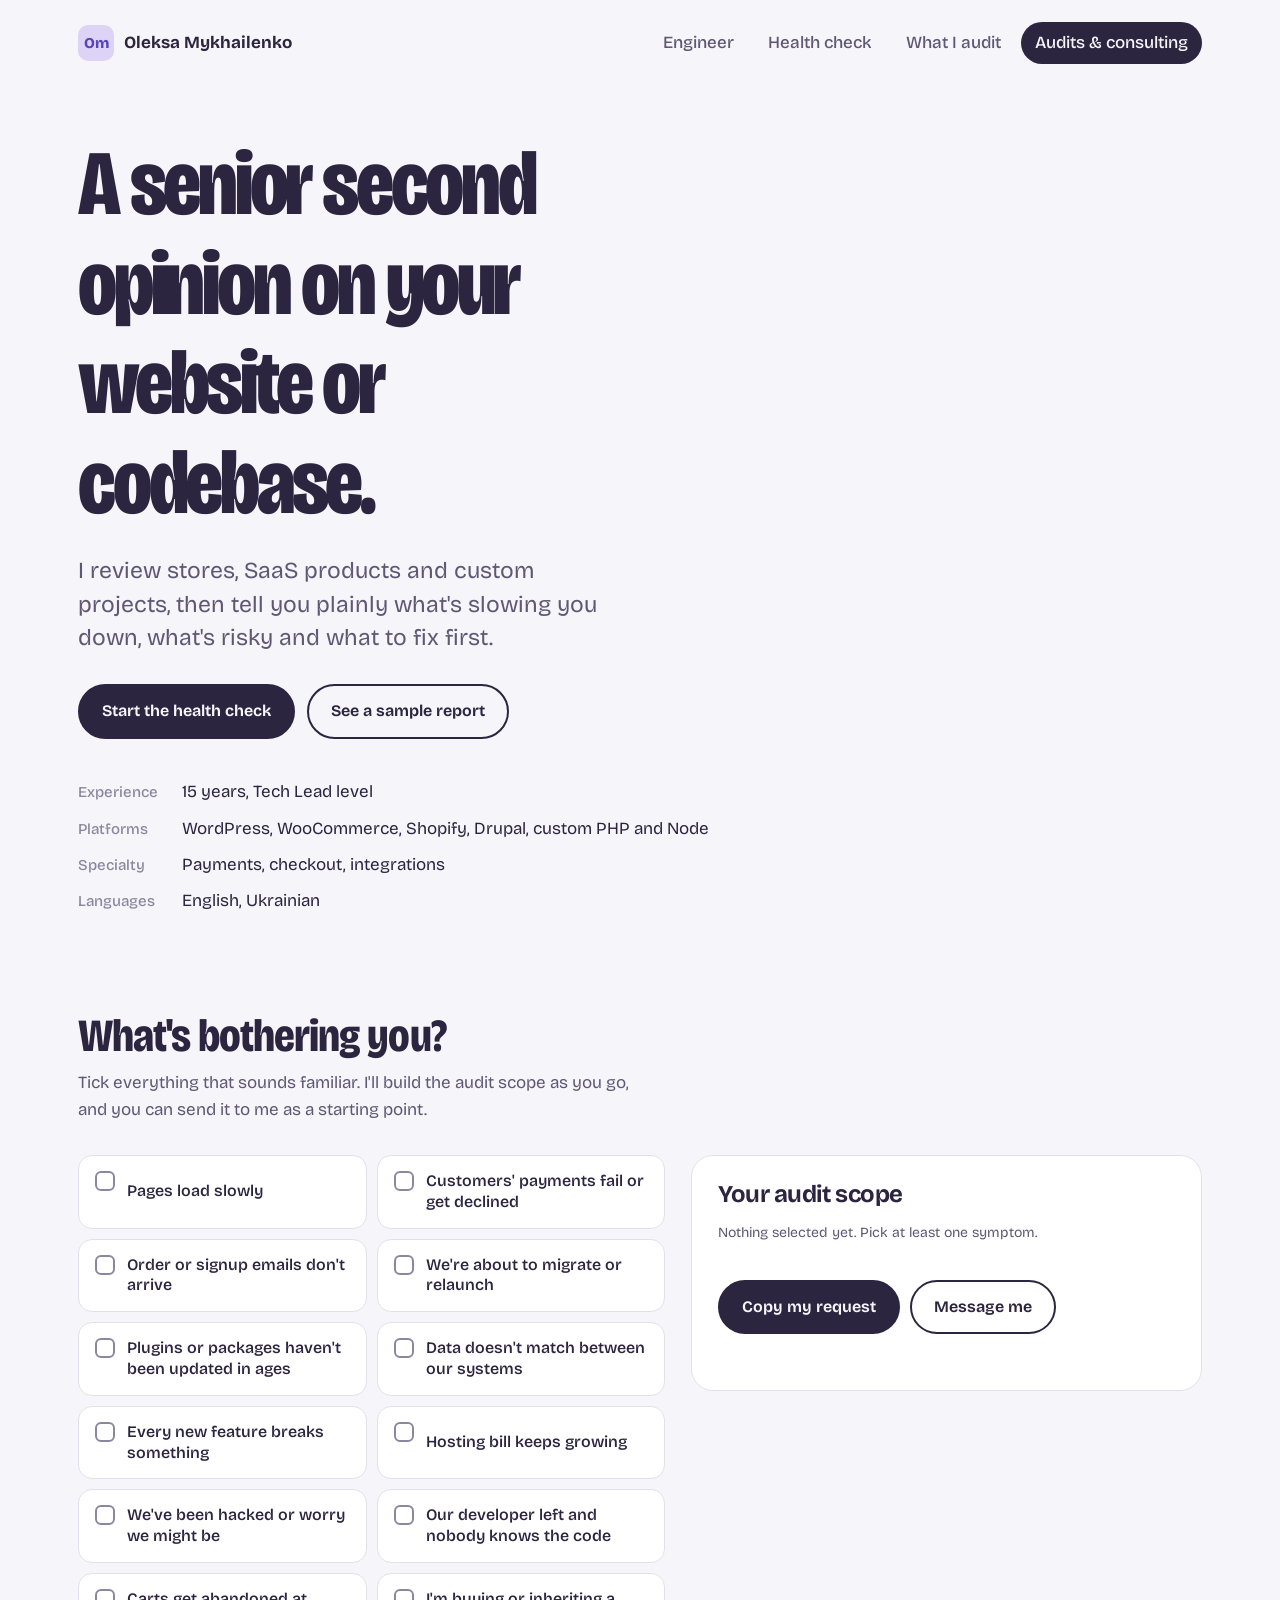
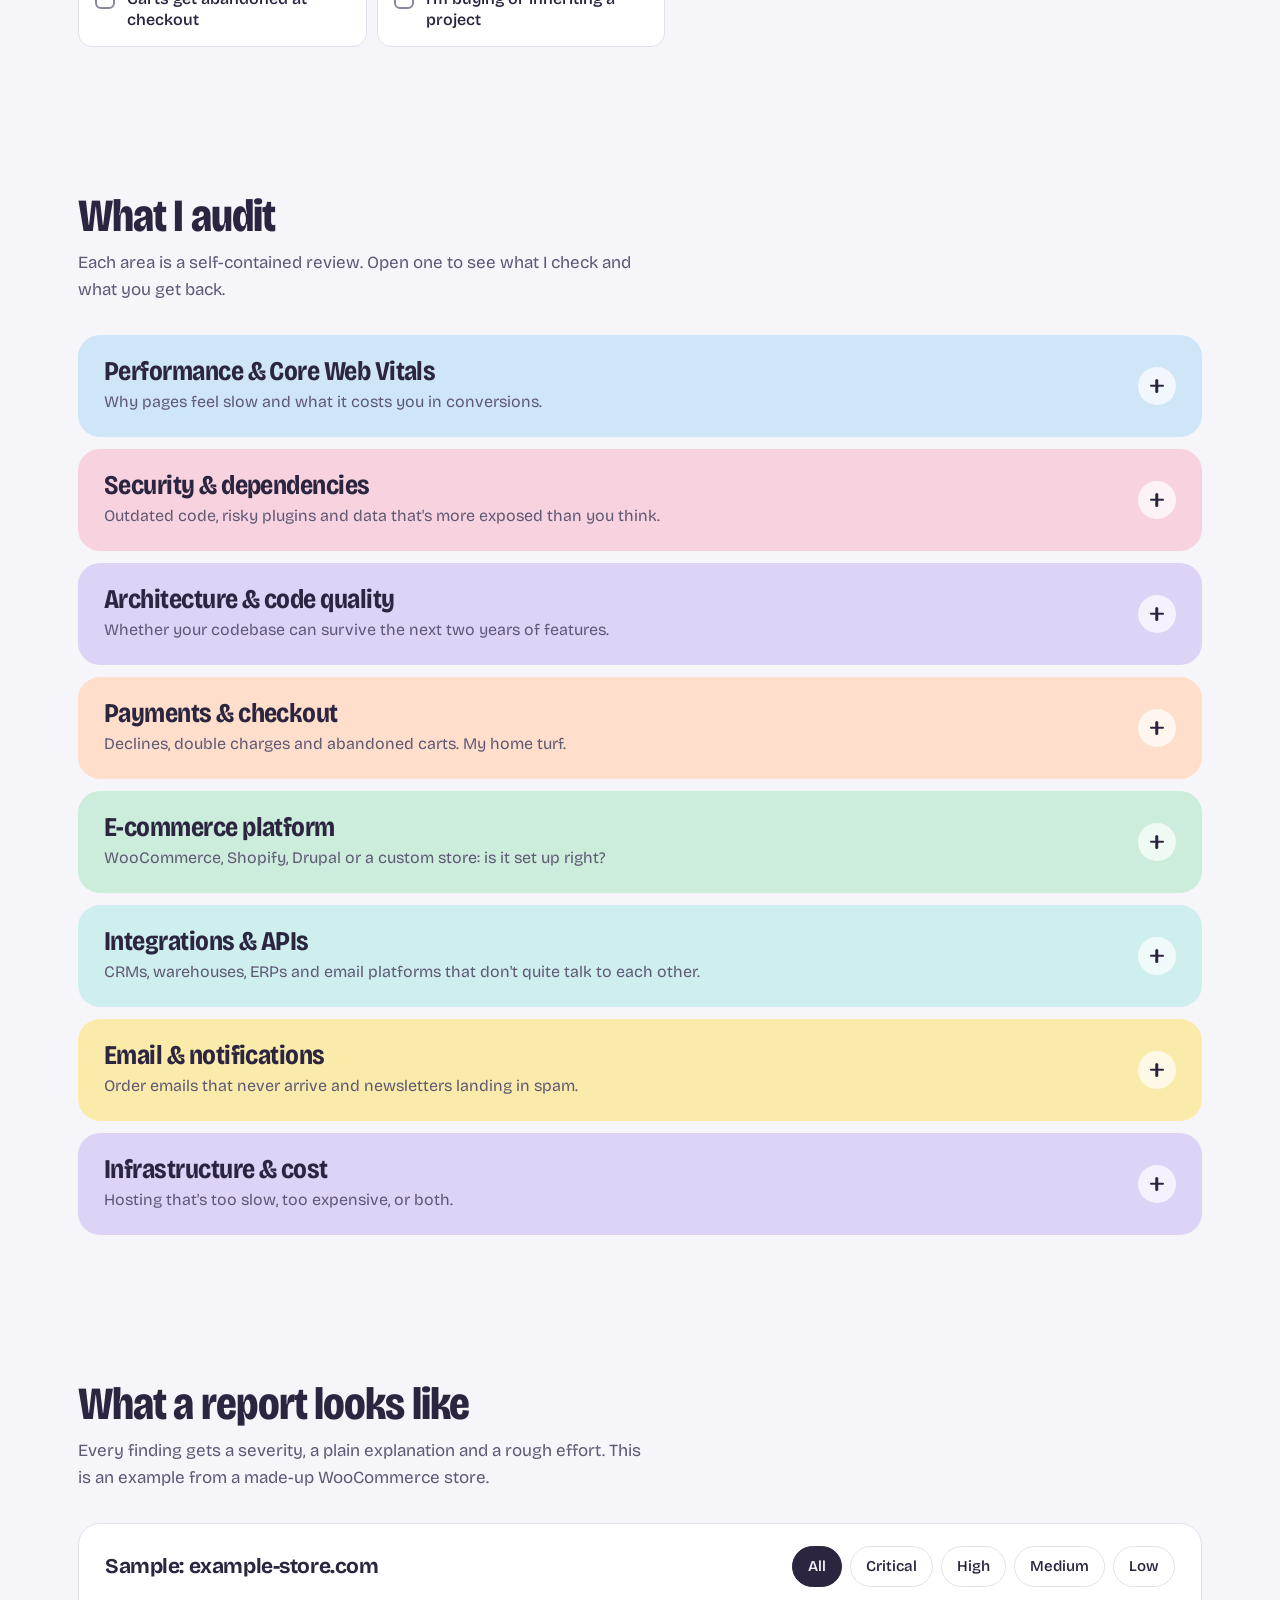
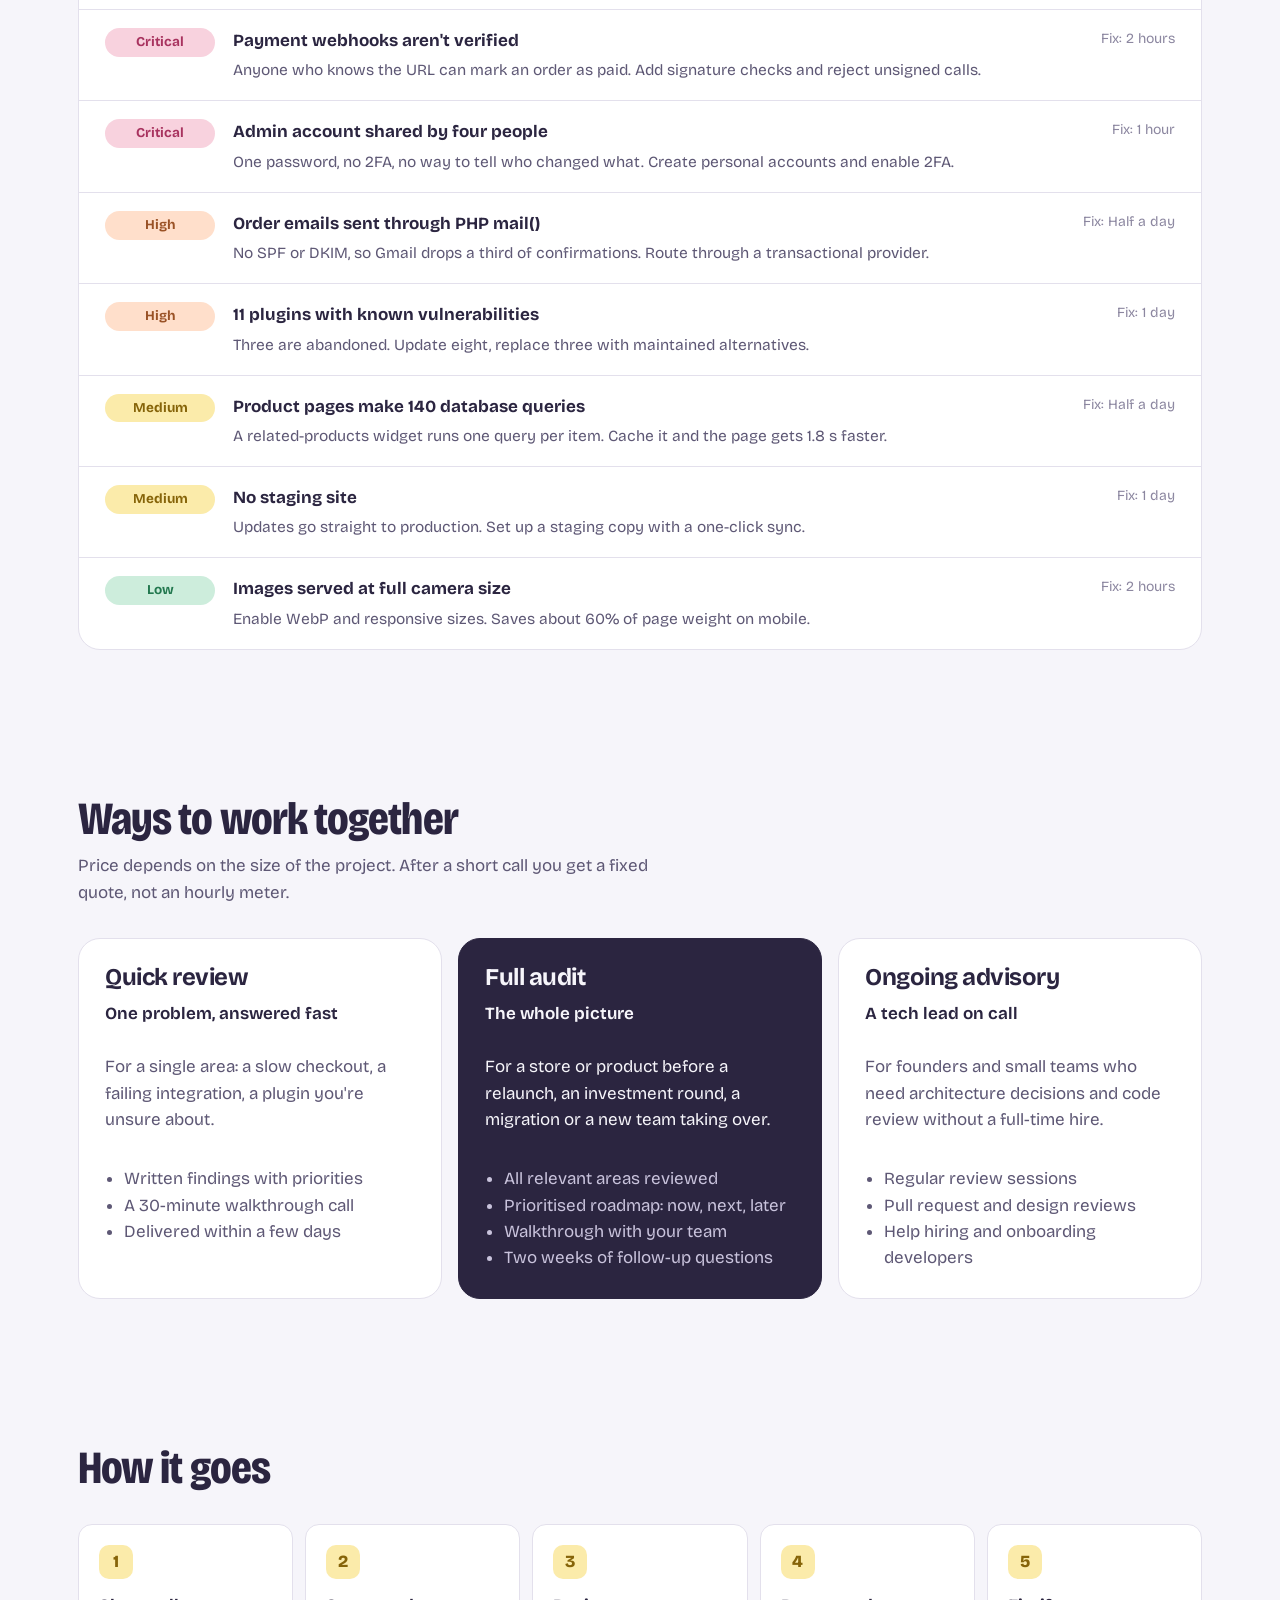
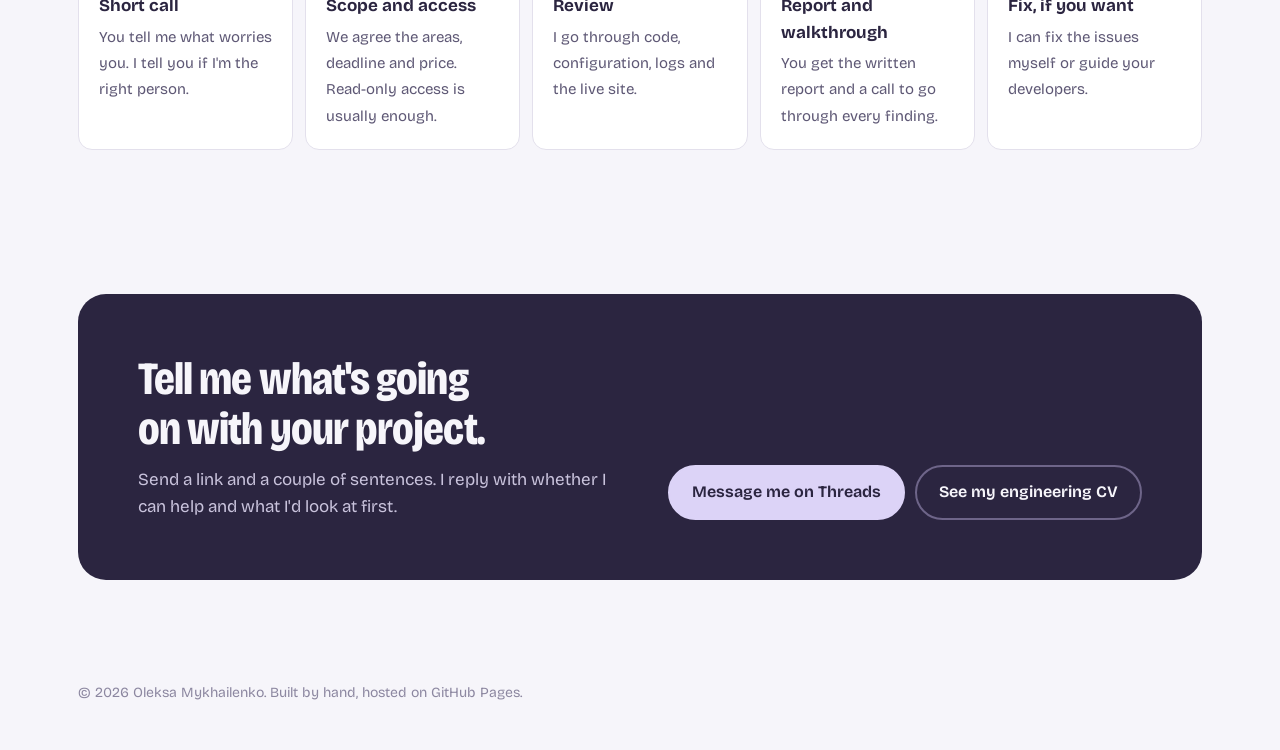
==== audit.html @ 213c2968 "Add interactive CV and audit & consulting pages Co-Authored-By: Claude Opus 5.5 <noreply@anthropic.c" ====
<!DOCTYPE html>
<html lang="en">
<head>
<meta charset="utf-8">
<meta name="viewport" content="width=device-width, initial-scale=1">
<title>Website &amp; codebase audits — Oleksa Mykhailenko</title>
<meta name="description" content="Independent technical audits and consulting for websites, online stores and SaaS codebases: performance, security, architecture, payments and integrations.">
<link rel="preconnect" href="https://fonts.googleapis.com">
<link rel="preconnect" href="https://fonts.gstatic.com" crossorigin>
<link href="https://fonts.googleapis.com/css2?family=Bricolage+Grotesque:opsz,wdth,wght@12..96,75..100,300..800&display=swap" rel="stylesheet">
<link rel="stylesheet" href="assets/style.css">
</head>
<body>

<div class="wrap">
  <header class="top">
    <a class="mark" href="./"><span class="mark-tile">Om</span>Oleksa Mykhailenko</a>
    <nav class="nav" aria-label="Main">
      <a href="./">Engineer</a>
      <a href="#check">Health check</a>
      <a href="#areas">What I audit</a>
      <a href="audit.html" aria-current="page">Audits &amp; consulting</a>
    </nav>
  </header>

  <section class="hero audit-hero">
    <div class="hero-row">
      <div>
        <h1>A senior second opinion on your website or codebase.</h1>
        <p class="lede">I review stores, SaaS products and custom projects, then tell you plainly what's slowing you down, what's risky and what to fix first.</p>
        <div class="hero-actions">
          <a class="btn" href="#check">Start the health check</a>
          <a class="btn ghost" href="#sample">See a sample report</a>
        </div>
      </div>
      <ul class="facts">
        <li><b>Experience</b>15 years, Tech Lead level</li>
        <li><b>Platforms</b>WordPress, WooCommerce, Shopify, Drupal, custom PHP and Node</li>
        <li><b>Specialty</b>Payments, checkout, integrations</li>
        <li><b>Languages</b>English, Ukrainian</li>
      </ul>
    </div>
  </section>

  <section id="check">
    <div class="section-head">
      <div>
        <h2>What's bothering you?</h2>
        <p>Tick everything that sounds familiar. I'll build the audit scope as you go, and you can send it to me as a starting point.</p>
      </div>
    </div>
    <div class="symptoms">
      <div class="symptom-grid" id="symptoms" role="group" aria-label="Symptoms"></div>
      <aside class="scope" aria-live="polite">
        <h3 id="scopeTitle">Your audit scope</h3>
        <p class="muted small" id="scopeHint">Nothing selected yet. Pick at least one symptom.</p>
        <ul id="scopeList"></ul>
        <div class="actions">
          <button class="btn" id="copyScope" disabled>Copy my request</button>
          <a class="btn ghost" href="https://www.threads.net/@oleksa_mykhailenko" target="_blank" rel="noopener">Message me</a>
        </div>
        <div class="toast" id="toast" role="status"></div>
      </aside>
    </div>
  </section>

  <section id="areas">
    <div class="section-head">
      <div>
        <h2>What I audit</h2>
        <p>Each area is a self-contained review. Open one to see what I check and what you get back.</p>
      </div>
    </div>
    <div class="areas" id="areaList"></div>
  </section>

  <section id="sample">
    <div class="section-head">
      <div>
        <h2>What a report looks like</h2>
        <p>Every finding gets a severity, a plain explanation and a rough effort. This is an example from a made-up WooCommerce store.</p>
      </div>
    </div>
    <div class="report">
      <div class="report-head">
        <h3>Sample: example-store.com</h3>
        <div class="chips" id="sevFilter" role="group" aria-label="Filter by severity">
          <button class="chip" data-sev="all" aria-pressed="true">All</button>
          <button class="chip" data-sev="critical" aria-pressed="false">Critical</button>
          <button class="chip" data-sev="high" aria-pressed="false">High</button>
          <button class="chip" data-sev="medium" aria-pressed="false">Medium</button>
          <button class="chip" data-sev="low" aria-pressed="false">Low</button>
        </div>
      </div>
      <div id="findings"></div>
    </div>
  </section>

  <section>
    <div class="section-head">
      <div>
        <h2>Ways to work together</h2>
        <p>Price depends on the size of the project. After a short call you get a fixed quote, not an hourly meter.</p>
      </div>
    </div>
    <div class="formats">
      <div class="format">
        <h3>Quick review</h3>
        <div class="when">One problem, answered fast</div>
        <p class="muted">For a single area: a slow checkout, a failing integration, a plugin you're unsure about.</p>
        <ul><li>Written findings with priorities</li><li>A 30-minute walkthrough call</li><li>Delivered within a few days</li></ul>
      </div>
      <div class="format featured">
        <h3>Full audit</h3>
        <div class="when">The whole picture</div>
        <p>For a store or product before a relaunch, an investment round, a migration or a new team taking over.</p>
        <ul><li>All relevant areas reviewed</li><li>Prioritised roadmap: now, next, later</li><li>Walkthrough with your team</li><li>Two weeks of follow-up questions</li></ul>
      </div>
      <div class="format">
        <h3>Ongoing advisory</h3>
        <div class="when">A tech lead on call</div>
        <p class="muted">For founders and small teams who need architecture decisions and code review without a full-time hire.</p>
        <ul><li>Regular review sessions</li><li>Pull request and design reviews</li><li>Help hiring and onboarding developers</li></ul>
      </div>
    </div>
  </section>

  <section>
    <div class="section-head"><div><h2>How it goes</h2></div></div>
    <ol class="steps">
      <li><b>Short call</b><span>You tell me what worries you. I tell you if I'm the right person.</span></li>
      <li><b>Scope and access</b><span>We agree the areas, deadline and price. Read-only access is usually enough.</span></li>
      <li><b>Review</b><span>I go through code, configuration, logs and the live site.</span></li>
      <li><b>Report and walkthrough</b><span>You get the written report and a call to go through every finding.</span></li>
      <li><b>Fix, if you want</b><span>I can fix the issues myself or guide your developers.</span></li>
    </ol>
  </section>

  <section>
    <div class="contact">
      <div>
        <h2>Tell me what's going on with your project.</h2>
        <p>Send a link and a couple of sentences. I reply with whether I can help and what I'd look at first.</p>
      </div>
      <div class="links">
        <a class="btn" href="https://www.threads.net/@oleksa_mykhailenko" target="_blank" rel="noopener">Message me on Threads</a>
        <a class="btn ghost" href="./">See my engineering CV</a>
      </div>
    </div>
  </section>

  <footer class="foot">© <span id="year"></span> Oleksa Mykhailenko. Built by hand, hosted on GitHub Pages.</footer>
</div>

<script>
/* ============================================================
   EDIT AUDIT AREAS AND SYMPTOMS HERE
   ============================================================ */
const AREAS = [
  { id: "perf", color: "front", title: "Performance & Core Web Vitals",
    sub: "Why pages feel slow and what it costs you in conversions.",
    check: ["Core Web Vitals on real devices", "Slow database queries and missing indexes", "Caching: page, object, CDN", "Heavy plugins, scripts and images", "Server and PHP/Node configuration"],
    get: ["The 5–10 changes with the biggest speed impact", "Before/after metrics for anything I fix", "A budget to keep it fast"] },
  { id: "sec", color: "pay", title: "Security & dependencies",
    sub: "Outdated code, risky plugins and data that's more exposed than you think.",
    check: ["Outdated core, plugins and packages with known CVEs", "Admin access, roles and leftover accounts", "Secrets in code and config", "Input handling, file uploads, API auth", "Backups and how fast you can restore"],
    get: ["Risk list ranked by real-world likelihood", "Update plan that won't break the site", "Hardening checklist"] },
  { id: "arch", color: "lang", title: "Architecture & code quality",
    sub: "Whether your codebase can survive the next two years of features.",
    check: ["Structure, boundaries and coupling", "Test coverage where it matters", "Error handling, logging, observability", "Monolith vs services: what's actually needed", "Developer onboarding and deploy flow"],
    get: ["Plain-language map of the system", "Refactoring plan in safe, small steps", "Notes you can hand to new developers"] },
  { id: "pay", color: "cms", title: "Payments & checkout",
    sub: "Declines, double charges and abandoned carts. My home turf.",
    check: ["Gateway integration: Stripe, PayPal, NMI, Worldpay", "Decline and failure patterns in your data", "Webhooks, retries and idempotency", "Checkout UX and friction", "Refunds, reconciliation and reporting"],
    get: ["Where you're losing payments and why", "Fixes ranked by revenue impact", "Monitoring so you hear about failures first"] },
  { id: "store", color: "data", title: "E-commerce platform",
    sub: "WooCommerce, Shopify, Drupal or a custom store: is it set up right?",
    check: ["Platform choice vs your actual needs", "Plugin and app sprawl", "Product data, stock and shipping setup", "SEO basics, redirects, structured data", "Migration readiness"],
    get: ["Keep, replace or remove list for plugins and apps", "Migration plan if moving platforms", "Quick wins for the next sale season"] },
  { id: "int", color: "ai", title: "Integrations & APIs",
    sub: "CRMs, warehouses, ERPs and email platforms that don't quite talk to each other.",
    check: ["Sync logic and where data drifts", "Error handling and retries", "Rate limits and API quotas", "Queues and background jobs", "Vendor lock-in and alternatives"],
    get: ["Diagram of how data moves", "List of silent failure points", "Plan for a reliable sync"] },
  { id: "email", color: "infra", title: "Email & notifications",
    sub: "Order emails that never arrive and newsletters landing in spam.",
    check: ["Transactional email delivery path", "SPF, DKIM, DMARC", "Provider setup: Mailjet, SendGrid, SMTP", "Template and trigger logic", "Bounce and complaint handling"],
    get: ["Why emails fail, with proof", "DNS and provider fixes", "A test plan for every customer email"] },
  { id: "cost", color: "lang", title: "Infrastructure & cost",
    sub: "Hosting that's too slow, too expensive, or both.",
    check: ["Hosting and AWS setup", "Docker and deploy pipeline", "Monitoring and alerting", "Scaling for peaks", "Monthly bill line by line"],
    get: ["Right-sized hosting plan", "Savings estimate", "Deploy process you can trust"] }
];

const SYMPTOMS = [
  { label: "Pages load slowly", areas: ["perf", "cost"] },
  { label: "Customers' payments fail or get declined", areas: ["pay"] },
  { label: "Order or signup emails don't arrive", areas: ["email", "int"] },
  { label: "We're about to migrate or relaunch", areas: ["store", "arch", "perf"] },
  { label: "Plugins or packages haven't been updated in ages", areas: ["sec", "store"] },
  { label: "Data doesn't match between our systems", areas: ["int"] },
  { label: "Every new feature breaks something", areas: ["arch"] },
  { label: "Hosting bill keeps growing", areas: ["cost"] },
  { label: "We've been hacked or worry we might be", areas: ["sec"] },
  { label: "Our developer left and nobody knows the code", areas: ["arch", "sec"] },
  { label: "Carts get abandoned at checkout", areas: ["pay", "perf"] },
  { label: "I'm buying or inheriting a project", areas: ["arch", "sec", "cost"] }
];

const FINDINGS = [
  { sev: "critical", title: "Payment webhooks aren't verified", text: "Anyone who knows the URL can mark an order as paid. Add signature checks and reject unsigned calls.", effort: "2 hours" },
  { sev: "critical", title: "Admin account shared by four people", text: "One password, no 2FA, no way to tell who changed what. Create personal accounts and enable 2FA.", effort: "1 hour" },
  { sev: "high", title: "Order emails sent through PHP mail()", text: "No SPF or DKIM, so Gmail drops a third of confirmations. Route through a transactional provider.", effort: "Half a day" },
  { sev: "high", title: "11 plugins with known vulnerabilities", text: "Three are abandoned. Update eight, replace three with maintained alternatives.", effort: "1 day" },
  { sev: "medium", title: "Product pages make 140 database queries", text: "A related-products widget runs one query per item. Cache it and the page gets 1.8 s faster.", effort: "Half a day" },
  { sev: "medium", title: "No staging site", text: "Updates go straight to production. Set up a staging copy with a one-click sync.", effort: "1 day" },
  { sev: "low", title: "Images served at full camera size", text: "Enable WebP and responsive sizes. Saves about 60% of page weight on mobile.", effort: "2 hours" }
];

/* ============================================================ */
const $ = s => document.querySelector(s);
const areaById = Object.fromEntries(AREAS.map(a => [a.id, a]));
const picked = new Set();

// symptoms
$("#symptoms").innerHTML = SYMPTOMS.map((s, i) =>
  `<button class="symptom" data-i="${i}" aria-pressed="false">${s.label}</button>`).join("");

function renderScope() {
  const counts = {};
  picked.forEach(i => SYMPTOMS[i].areas.forEach(a => counts[a] = (counts[a] || 0) + 1));
  const ids = Object.keys(counts).sort((a, b) => counts[b] - counts[a]);
  $("#scopeHint").textContent = ids.length
    ? `${ids.length} area${ids.length > 1 ? "s" : ""} to review, most urgent first.`
    : "Nothing selected yet. Pick at least one symptom.";
  $("#scopeList").innerHTML = ids.map(id => {
    const a = areaById[id];
    return `<li style="background:var(--${a.color})"><span class="count" title="Matching symptoms">${counts[id]}</span>
      <div><b>${a.title}</b><span>${a.sub}</span></div></li>`;
  }).join("");
  $("#copyScope").disabled = !ids.length;
  document.querySelectorAll(".acc").forEach(el => el.classList.toggle("hl", !!counts[el.dataset.id]));
  return ids;
}

$("#symptoms").addEventListener("click", e => {
  const b = e.target.closest(".symptom"); if (!b) return;
  const i = +b.dataset.i;
  picked.has(i) ? picked.delete(i) : picked.add(i);
  b.setAttribute("aria-pressed", picked.has(i));
  renderScope(); $("#toast").textContent = "";
});

$("#copyScope").addEventListener("click", async () => {
  const ids = renderScope();
  const text = "Hi Oleksa, I'd like an audit.\n\nWhat's going on:\n" +
    [...picked].map(i => "- " + SYMPTOMS[i].label).join("\n") +
    "\n\nAreas to review:\n" + ids.map(id => "- " + areaById[id].title).join("\n") +
    "\n\nWebsite: ";
  try { await navigator.clipboard.writeText(text); $("#toast").textContent = "Copied. Paste it into a message to me and add your website."; }
  catch { $("#toast").textContent = "Couldn't copy automatically. Select the list above and copy it by hand."; }
});

// areas accordion
$("#areaList").innerHTML = AREAS.map(a => `
  <div class="acc" data-id="${a.id}" data-open="false" style="background:var(--${a.color})">
    <button aria-expanded="false" aria-controls="acc-${a.id}">
      <div><h3>${a.title}</h3><p>${a.sub}</p></div><span class="plus" aria-hidden="true"></span>
    </button>
    <div class="acc-body" id="acc-${a.id}" role="region"><div class="acc-inner"><div class="acc-cols">
      <div><h4>What I check</h4><ul>${a.check.map(x => `<li>${x}</li>`).join("")}</ul></div>
      <div><h4>What you get</h4><ul>${a.get.map(x => `<li>${x}</li>`).join("")}</ul></div>
    </div></div></div>
  </div>`).join("");

$("#areaList").addEventListener("click", e => {
  const btn = e.target.closest(".acc > button"); if (!btn) return;
  const acc = btn.parentElement, open = acc.dataset.open !== "true";
  acc.dataset.open = open; btn.setAttribute("aria-expanded", open);
});

// sample report
$("#findings").innerHTML = FINDINGS.map(f => `
  <div class="finding" data-sev="${f.sev}">
    <span class="sev ${f.sev}">${f.sev[0].toUpperCase() + f.sev.slice(1)}</span>
    <div><b>${f.title}</b><p>${f.text}</p></div>
    <span class="effort">Fix: ${f.effort}</span>
  </div>`).join("");

$("#sevFilter").addEventListener("click", e => {
  const c = e.target.closest(".chip"); if (!c) return;
  document.querySelectorAll("#sevFilter .chip").forEach(x => x.setAttribute("aria-pressed", x === c));
  document.querySelectorAll(".finding").forEach(f => f.hidden = c.dataset.sev !== "all" && f.dataset.sev !== c.dataset.sev);
});

$("#year").textContent = new Date().getFullYear();
</script>
</body>
</html>
---- assets/style.css ----
/* ---------- Tokens ---------- */
:root {
  --paper: #F6F5FA;
  --surface: #FFFFFF;
  --ink: #2B2540;
  --ink-soft: #5E5875;
  --ink-faint: #8C87A0;
  --line: #E3E0EC;

  /* layer pastels + their deep text tones */
  --lang: #DCD3F7;   --lang-ink: #5A45B8;
  --front: #CFE5F8;  --front-ink: #2A68A8;
  --data: #CDEDDC;   --data-ink: #23784F;
  --infra: #FBEBAA;  --infra-ink: #866409;
  --pay: #F8D2DE;    --pay-ink: #A8335F;
  --cms: #FFDFCB;    --cms-ink: #9A5226;
  --ai: #CFEFEF;     --ai-ink: #1E7177;

  --font: "Bricolage Grotesque", ui-sans-serif, system-ui, sans-serif;
  --r-lg: 22px;
  --r-md: 14px;
  --r-sm: 8px;
  --max: 1180px;
}

*, *::before, *::after { box-sizing: border-box; }
html { scroll-behavior: smooth; }
body {
  margin: 0;
  background: var(--paper);
  color: var(--ink);
  font-family: var(--font);
  font-size: 17px;
  line-height: 1.55;
  font-variation-settings: "wdth" 100;
  -webkit-font-smoothing: antialiased;
}
a { color: inherit; }
img { max-width: 100%; display: block; }
:focus-visible { outline: 3px solid var(--lang-ink); outline-offset: 3px; border-radius: 6px; }

.wrap { max-width: var(--max); margin: 0 auto; padding: 0 28px; }

/* ---------- Top bar ---------- */
.top {
  display: flex; align-items: center; justify-content: space-between;
  padding: 22px 0; gap: 20px;
}
.mark { display: flex; align-items: center; gap: 10px; text-decoration: none; font-weight: 700; }
.mark-tile {
  width: 36px; height: 36px; border-radius: 10px;
  display: grid; place-items: center;
  background: var(--lang); color: var(--lang-ink);
  font-weight: 800; font-size: 15px;
}
.nav { display: flex; gap: 6px; flex-wrap: wrap; }
.nav a {
  text-decoration: none; padding: 8px 14px; border-radius: 999px;
  color: var(--ink-soft); font-weight: 500;
}
.nav a:hover { background: var(--surface); color: var(--ink); }
.nav a[aria-current="page"] { background: var(--ink); color: var(--paper); }

/* ---------- Type ---------- */
h1, h2, h3 { margin: 0; line-height: 1.08; letter-spacing: -0.02em; }
h1 {
  font-size: clamp(44px, 7.2vw, 96px);
  font-weight: 800;
  font-variation-settings: "wdth" 78, "opsz" 96;
  letter-spacing: -0.035em;
}
h2 {
  font-size: clamp(30px, 4vw, 46px);
  font-weight: 750;
  font-variation-settings: "wdth" 82, "opsz" 60;
}
h3 { font-size: 21px; font-weight: 700; }
.lede { font-size: clamp(19px, 1.8vw, 23px); color: var(--ink-soft); max-width: 36ch; margin: 22px 0 0; line-height: 1.45; }
.muted { color: var(--ink-soft); }
.small { font-size: 14px; }

section { padding: 72px 0; }
.section-head { display: flex; justify-content: space-between; align-items: end; gap: 24px; flex-wrap: wrap; margin-bottom: 32px; }
.section-head p { margin: 10px 0 0; max-width: 52ch; color: var(--ink-soft); }

/* ---------- Buttons & chips ---------- */
.btn {
  display: inline-flex; align-items: center; gap: 8px;
  font: inherit; font-weight: 650; font-size: 16px;
  padding: 13px 22px; border-radius: 999px; border: 2px solid var(--ink);
  background: var(--ink); color: var(--paper); text-decoration: none; cursor: pointer;
}
.btn:hover { background: #3D3558; border-color: #3D3558; }
.btn.ghost { background: transparent; color: var(--ink); }
.btn.ghost:hover { background: var(--surface); }

.chips { display: flex; flex-wrap: wrap; gap: 8px; }
.chip {
  font: inherit; font-size: 15px; font-weight: 550;
  padding: 8px 15px; border-radius: 999px;
  border: 1.5px solid var(--line); background: var(--surface); color: var(--ink);
  cursor: pointer;
}
.chip:hover { border-color: var(--ink-faint); }
.chip[aria-pressed="true"] { background: var(--ink); border-color: var(--ink); color: var(--paper); }

/* ---------- Hero ---------- */
.hero { padding: 48px 0 24px; }
.hero-row { display: flex; gap: 40px; justify-content: space-between; align-items: end; flex-wrap: wrap; }
.hero-actions { display: flex; gap: 12px; flex-wrap: wrap; margin-top: 30px; }
.facts { list-style: none; margin: 0; padding: 0; display: grid; gap: 10px; min-width: 240px; }
.facts li { display: flex; gap: 12px; align-items: baseline; }
.facts b { font-size: 15px; min-width: 92px; color: var(--ink-faint); font-weight: 500; }

/* ---------- Stack table ---------- */
.lens {
  display: flex; gap: 18px; justify-content: space-between; align-items: center;
  flex-wrap: wrap; margin-bottom: 26px;
}
.search {
  font: inherit; font-size: 16px; padding: 10px 16px; border-radius: 999px;
  border: 1.5px solid var(--line); background: var(--surface); color: var(--ink); min-width: 240px;
}
.search::placeholder { color: var(--ink-faint); }

.stack-layout { display: grid; grid-template-columns: 1fr 340px; gap: 28px; align-items: start; }

.table { display: grid; grid-template-columns: repeat(7, minmax(0, 1fr)); gap: 10px; }
.col { display: flex; flex-direction: column; gap: 10px; }
.col-head {
  font-size: 14px; font-weight: 650; line-height: 1.25; min-height: 38px;
  display: flex; align-items: end; gap: 7px; padding: 0 2px 4px;
  color: var(--ink-soft);
}
.col-head i { width: 10px; height: 10px; border-radius: 3px; flex: none; margin-bottom: 4px; }

.tile {
  position: relative; aspect-ratio: 1 / 1; width: 100%;
  border: 0; border-radius: var(--r-md); cursor: pointer;
  font: inherit; color: var(--ink); text-align: left;
  padding: 10px 11px; display: flex; flex-direction: column; justify-content: space-between;
  transition: transform .18s ease, opacity .25s ease, filter .25s ease, box-shadow .18s ease;
}
.tile .sym { font-size: clamp(22px, 2.3vw, 31px); font-weight: 800; letter-spacing: -0.03em; line-height: 1; font-variation-settings: "wdth" 80; }
.tile .nm { font-size: 12.5px; font-weight: 550; line-height: 1.15; opacity: .82; }
.tile .dots { position: absolute; top: 10px; right: 10px; display: flex; gap: 3px; }
.tile .dots span { width: 5px; height: 5px; border-radius: 50%; background: currentColor; opacity: .2; }
.tile .dots span.on { opacity: .85; }
.tile:hover { transform: translateY(-3px); }
.tile[aria-pressed="true"] { box-shadow: 0 0 0 3px var(--ink); }
.tile.dim { opacity: .22; filter: saturate(.3); }
.tile.dim:hover { opacity: .5; }

.t-lang { background: var(--lang); } .t-lang .dots, .t-lang .sym { color: var(--lang-ink); }
.t-front { background: var(--front); } .t-front .dots, .t-front .sym { color: var(--front-ink); }
.t-data { background: var(--data); } .t-data .dots, .t-data .sym { color: var(--data-ink); }
.t-infra { background: var(--infra); } .t-infra .dots, .t-infra .sym { color: var(--infra-ink); }
.t-pay { background: var(--pay); } .t-pay .dots, .t-pay .sym { color: var(--pay-ink); }
.t-cms { background: var(--cms); } .t-cms .dots, .t-cms .sym { color: var(--cms-ink); }
.t-ai { background: var(--ai); } .t-ai .dots, .t-ai .sym { color: var(--ai-ink); }

.legend { display: flex; gap: 18px; flex-wrap: wrap; margin-top: 20px; font-size: 14px; color: var(--ink-soft); }
.legend span { display: inline-flex; align-items: center; gap: 7px; }
.legend .dots { display: inline-flex; gap: 3px; }
.legend .dots i { width: 6px; height: 6px; border-radius: 50%; background: var(--ink); opacity: .18; }
.legend .dots i.on { opacity: .8; }

/* load moment: tiles assemble */
@media (prefers-reduced-motion: no-preference) {
  .table.assemble .tile { animation: drop .5s cubic-bezier(.2,.8,.25,1.15) backwards; animation-delay: calc(var(--i) * 22ms); }
  @keyframes drop { from { opacity: 0; transform: translateY(-14px) scale(.9); } }
}
@media (prefers-reduced-motion: reduce) {
  html { scroll-behavior: auto; }
  .tile, .acc-body, .panel { transition: none !important; }
}

/* ---------- Detail panel ---------- */
.panel {
  position: sticky; top: 20px;
  background: var(--surface); border-radius: var(--r-lg); padding: 26px;
  border: 1.5px solid var(--line); min-height: 380px;
}
.panel-close { display: none; }
.panel .big {
  width: 76px; height: 76px; border-radius: 18px; display: grid; place-items: center;
  font-size: 34px; font-weight: 800; letter-spacing: -0.03em; margin-bottom: 16px;
  font-variation-settings: "wdth" 80;
}
.panel h3 { font-size: 26px; }
.panel .meta { display: flex; gap: 8px; flex-wrap: wrap; margin: 10px 0 16px; }
.tag { font-size: 13.5px; font-weight: 600; padding: 4px 11px; border-radius: 999px; background: var(--paper); color: var(--ink-soft); }
.panel p { margin: 0 0 14px; }
.panel .pairs-title { font-size: 14px; font-weight: 650; color: var(--ink-faint); margin: 20px 0 8px; }
.mini { display: flex; flex-wrap: wrap; gap: 6px; }
.mini button {
  font: inherit; font-size: 13.5px; font-weight: 600; border: 0; cursor: pointer;
  padding: 5px 11px; border-radius: var(--r-sm); color: var(--ink);
}
.mini button:hover { filter: brightness(.96); }
.panel .empty-hint { color: var(--ink-soft); }
.panel .empty-hint strong { color: var(--ink); }
.problem-list { margin: 0; padding-left: 20px; }
.problem-list li { margin-bottom: 6px; }

/* ---------- Projects ---------- */
.projects { display: grid; grid-template-columns: 1.4fr 1fr; grid-template-rows: auto auto; gap: 18px; }
.proj { border-radius: var(--r-lg); padding: 30px; text-decoration: none; display: flex; flex-direction: column; gap: 12px; }
.proj p { margin: 0; color: var(--ink-soft); max-width: 48ch; }
.proj.main { grid-row: span 2; background: var(--cms); justify-content: space-between; }
.proj.main h3 { font-size: clamp(28px, 3.2vw, 40px); font-variation-settings: "wdth" 80; }
.proj.sky { background: var(--front); }
.proj.sea { background: var(--ai); }
.proj .where { font-size: 14px; font-weight: 650; text-decoration: underline; text-underline-offset: 3px; }
.proj:hover .where { text-decoration-thickness: 2px; }

/* ---------- Footer / contact ---------- */
.contact {
  background: var(--ink); color: var(--paper); border-radius: 28px;
  padding: clamp(32px, 5vw, 60px); display: flex; justify-content: space-between; gap: 30px; flex-wrap: wrap; align-items: end;
}
.contact h2 { max-width: 16ch; }
.contact p { color: #C9C3DC; margin: 14px 0 0; max-width: 44ch; }
.contact .links { display: flex; gap: 10px; flex-wrap: wrap; }
.contact .btn { background: var(--lang); color: var(--ink); border-color: var(--lang); }
.contact .btn.ghost { background: transparent; color: var(--paper); border-color: #6E6589; }
.contact .btn.ghost:hover { border-color: var(--paper); }
footer.foot { padding: 30px 0 46px; color: var(--ink-faint); font-size: 14px; }

/* ---------- Audit page ---------- */
.audit-hero h1 { max-width: 13ch; }
.symptoms { display: grid; grid-template-columns: 1.15fr 1fr; gap: 26px; align-items: start; }
.symptom-grid { display: grid; grid-template-columns: repeat(2, minmax(0, 1fr)); gap: 10px; }
.symptom {
  font: inherit; text-align: left; cursor: pointer;
  border: 1.5px solid var(--line); background: var(--surface); color: var(--ink);
  border-radius: var(--r-md); padding: 15px 16px 15px 48px; position: relative; font-size: 16px; font-weight: 550; line-height: 1.3;
}
.symptom::before {
  content: ""; position: absolute; left: 16px; top: 15px; width: 20px; height: 20px; border-radius: 6px;
  border: 2px solid var(--ink-faint); background: var(--surface);
}
.symptom[aria-pressed="true"] { background: var(--lang); border-color: var(--lang); }
.symptom[aria-pressed="true"]::before {
  background: var(--ink) url("data:image/svg+xml,%3Csvg xmlns='http://www.w3.org/2000/svg' viewBox='0 0 20 20'%3E%3Cpath d='M5 10.5l3 3 7-7' fill='none' stroke='%23fff' stroke-width='2.4' stroke-linecap='round' stroke-linejoin='round'/%3E%3C/svg%3E") center/16px no-repeat;
  border-color: var(--ink);
}
.scope {
  position: sticky; top: 20px; background: var(--surface); border: 1.5px solid var(--line);
  border-radius: var(--r-lg); padding: 26px;
}
.scope h3 { font-size: 24px; margin-bottom: 6px; }
.scope ul { list-style: none; padding: 0; margin: 18px 0; display: grid; gap: 10px; }
.scope li { display: flex; gap: 12px; align-items: flex-start; padding: 12px 14px; border-radius: var(--r-md); }
.scope li b { display: block; }
.scope li span { font-size: 14.5px; color: var(--ink-soft); }
.scope .count { font-weight: 800; font-size: 15px; min-width: 28px; height: 28px; border-radius: 8px; display: grid; place-items: center; background: rgba(255,255,255,.65); }
.scope .actions { display: flex; gap: 10px; flex-wrap: wrap; }
.toast { font-size: 14px; color: var(--data-ink); font-weight: 600; min-height: 20px; margin-top: 10px; }

.areas { display: grid; gap: 12px; }
.acc { border-radius: var(--r-lg); overflow: hidden; }
.acc > button {
  width: 100%; font: inherit; color: var(--ink); border: 0; cursor: pointer; text-align: left;
  background: transparent; padding: 22px 26px; display: grid; grid-template-columns: 1fr auto; gap: 16px; align-items: center;
}
.acc > button h3 { font-size: clamp(21px, 2.2vw, 27px); font-variation-settings: "wdth" 85; }
.acc > button p { margin: 4px 0 0; color: var(--ink-soft); font-size: 16px; }
.acc .plus { width: 38px; height: 38px; border-radius: 50%; background: rgba(255,255,255,.7); position: relative; flex: none; }
.acc .plus::before, .acc .plus::after { content: ""; position: absolute; left: 50%; top: 50%; width: 14px; height: 2.5px; background: var(--ink); border-radius: 2px; transform: translate(-50%, -50%); transition: transform .25s ease; }
.acc .plus::after { transform: translate(-50%, -50%) rotate(90deg); }
.acc[data-open="true"] .plus::after { transform: translate(-50%, -50%) rotate(0deg); }
.acc-body { display: grid; grid-template-rows: 0fr; transition: grid-template-rows .3s ease; }
.acc[data-open="true"] .acc-body { grid-template-rows: 1fr; }
.acc-inner { overflow: hidden; }
.acc-cols { display: grid; grid-template-columns: 1fr 1fr; gap: 28px; padding: 0 26px 26px; }
.acc-cols h4 { margin: 0 0 8px; font-size: 15px; color: var(--ink-soft); font-weight: 650; }
.acc-cols ul { margin: 0; padding-left: 19px; }
.acc-cols li { margin-bottom: 5px; }
.acc.hl { box-shadow: 0 0 0 3px var(--ink); }

.formats { display: grid; grid-template-columns: repeat(3, minmax(0, 1fr)); gap: 16px; }
.format { background: var(--surface); border: 1.5px solid var(--line); border-radius: var(--r-lg); padding: 26px; display: flex; flex-direction: column; gap: 10px; }
.format h3 { font-size: 24px; }
.format .when { font-weight: 650; }
.format ul { margin: 6px 0 0; padding-left: 19px; color: var(--ink-soft); }
.format.featured { background: var(--ink); color: var(--paper); border-color: var(--ink); }
.format.featured ul { color: #C9C3DC; }

.steps { list-style: none; margin: 0; padding: 0; display: grid; grid-template-columns: repeat(5, minmax(0, 1fr)); gap: 12px; counter-reset: s; }
.steps li { counter-increment: s; padding: 20px; border-radius: var(--r-md); background: var(--surface); border: 1.5px solid var(--line); }
.steps li::before { content: counter(s); display: grid; place-items: center; width: 34px; height: 34px; border-radius: 10px; background: var(--infra); color: var(--infra-ink); font-weight: 800; margin-bottom: 14px; }
.steps b { display: block; margin-bottom: 4px; }
.steps span { font-size: 15px; color: var(--ink-soft); }

.report { background: var(--surface); border-radius: var(--r-lg); border: 1.5px solid var(--line); overflow: hidden; }
.report-head { padding: 22px 26px; display: flex; justify-content: space-between; align-items: center; gap: 16px; flex-wrap: wrap; border-bottom: 1.5px solid var(--line); }
.finding { display: grid; grid-template-columns: 110px 1fr auto; gap: 18px; padding: 18px 26px; border-bottom: 1.5px solid var(--line); align-items: start; }
.finding:last-child { border-bottom: 0; }
.finding p { margin: 4px 0 0; color: var(--ink-soft); font-size: 15.5px; }
.sev { font-size: 13.5px; font-weight: 700; padding: 4px 10px; border-radius: 999px; text-align: center; }
.sev.critical { background: var(--pay); color: var(--pay-ink); }
.sev.high { background: var(--cms); color: var(--cms-ink); }
.sev.medium { background: var(--infra); color: var(--infra-ink); }
.sev.low { background: var(--data); color: var(--data-ink); }
.effort { font-size: 14px; color: var(--ink-faint); white-space: nowrap; }
.finding[hidden] { display: none; }

/* ---------- Responsive ---------- */
@media (max-width: 1100px) {
  .stack-layout { grid-template-columns: 1fr; }
  .panel {
    position: fixed; left: 12px; right: 12px; bottom: 12px; top: auto; z-index: 20;
    max-height: 72vh; overflow: auto; min-height: 0;
    box-shadow: 0 20px 60px rgba(43, 37, 64, .25);
    transform: translateY(calc(100% + 24px)); transition: transform .3s ease;
  }
  .panel.open { transform: none; }
  .panel-close {
    display: grid; place-items: center; position: absolute; top: 14px; right: 14px;
    width: 38px; height: 38px; border-radius: 50%; border: 0; background: var(--paper); cursor: pointer; font-size: 20px; color: var(--ink);
  }
  .symptoms { grid-template-columns: 1fr; }
  .scope { position: static; }
  .steps { grid-template-columns: repeat(2, minmax(0, 1fr)); }
}
@media (max-width: 860px) {
  .table { grid-template-columns: 1fr; gap: 18px; }
  .col { display: grid; grid-template-columns: repeat(auto-fill, minmax(84px, 1fr)); gap: 8px; }
  .col-head { grid-column: 1 / -1; min-height: 0; }
  .projects { grid-template-columns: 1fr; }
  .proj.main { grid-row: auto; }
  .formats { grid-template-columns: 1fr; }
  .acc-cols { grid-template-columns: 1fr; gap: 16px; }
  .finding { grid-template-columns: 1fr; gap: 8px; }
}
@media (max-width: 560px) {
  .wrap { padding: 0 18px; }
  section { padding: 52px 0; }
  .symptom-grid { grid-template-columns: 1fr; }
  .steps { grid-template-columns: 1fr; }
  .nav a { padding: 7px 10px; font-size: 15px; }
}
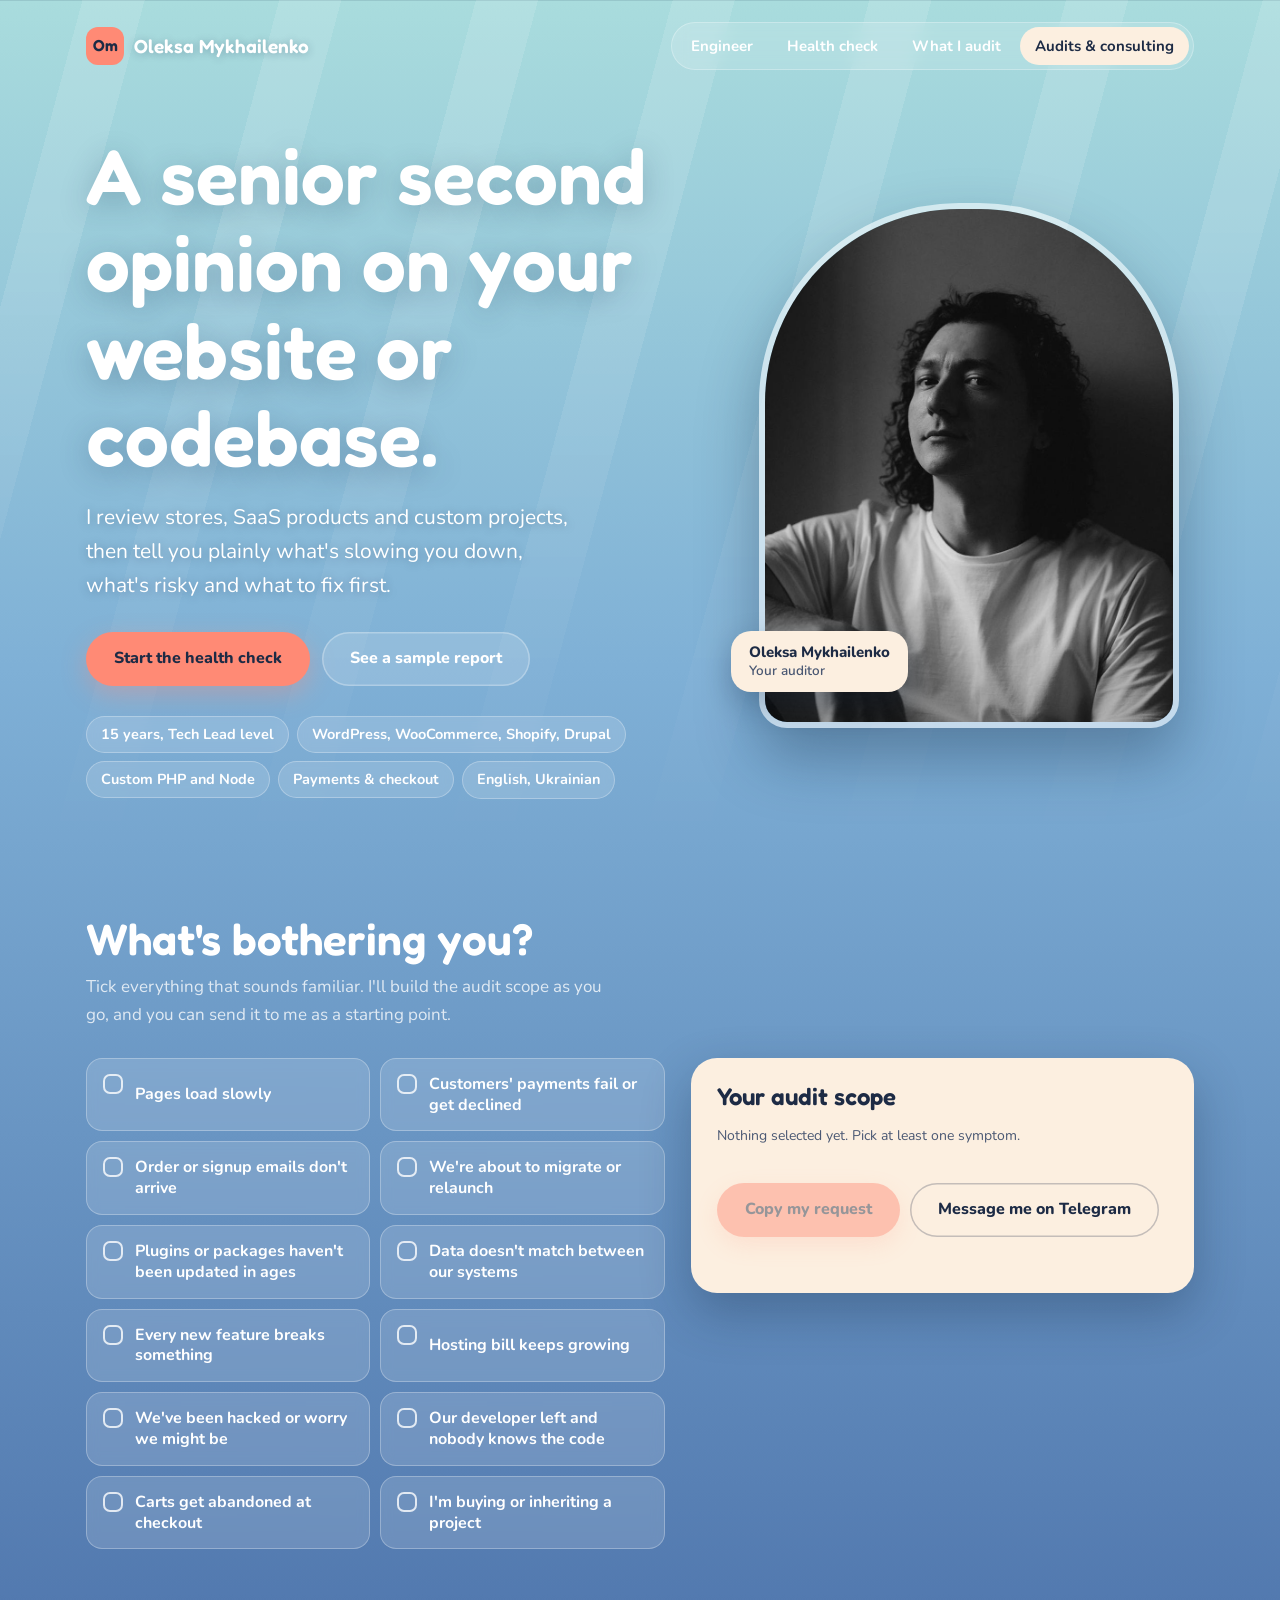
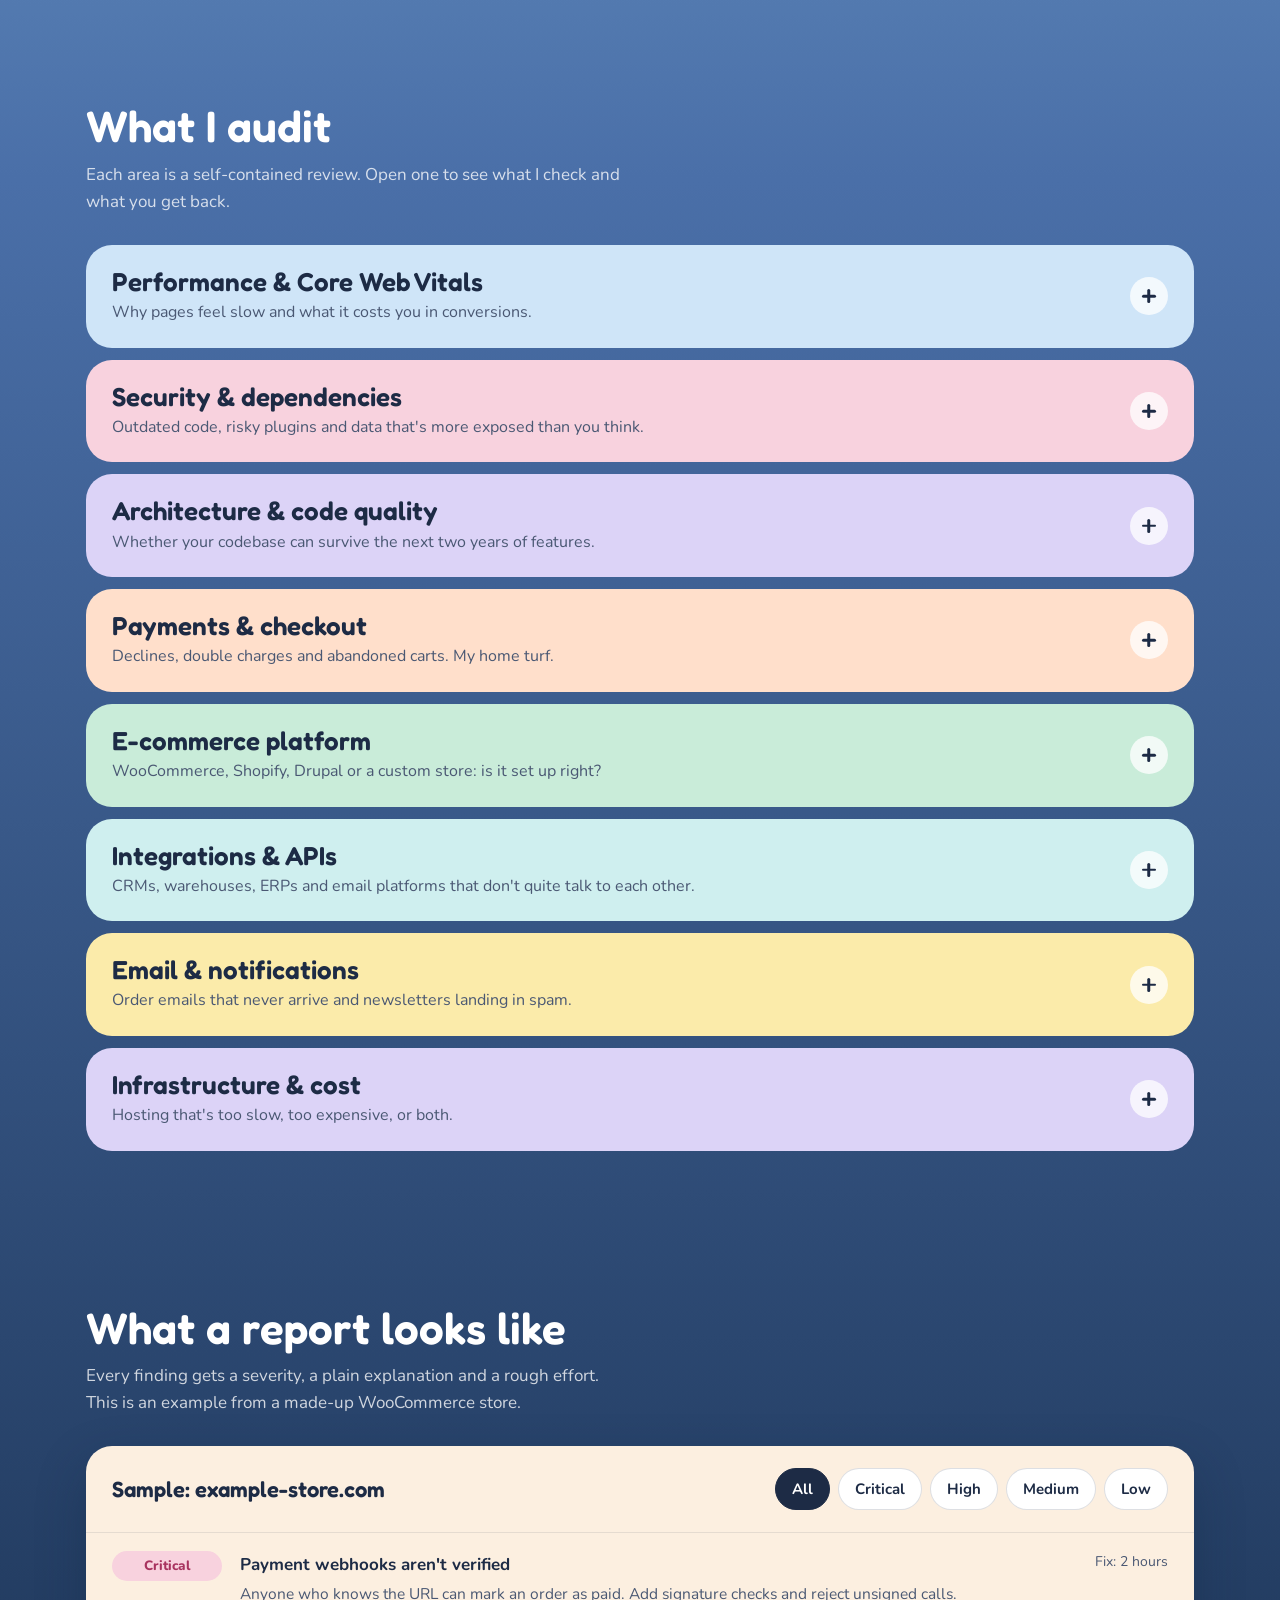
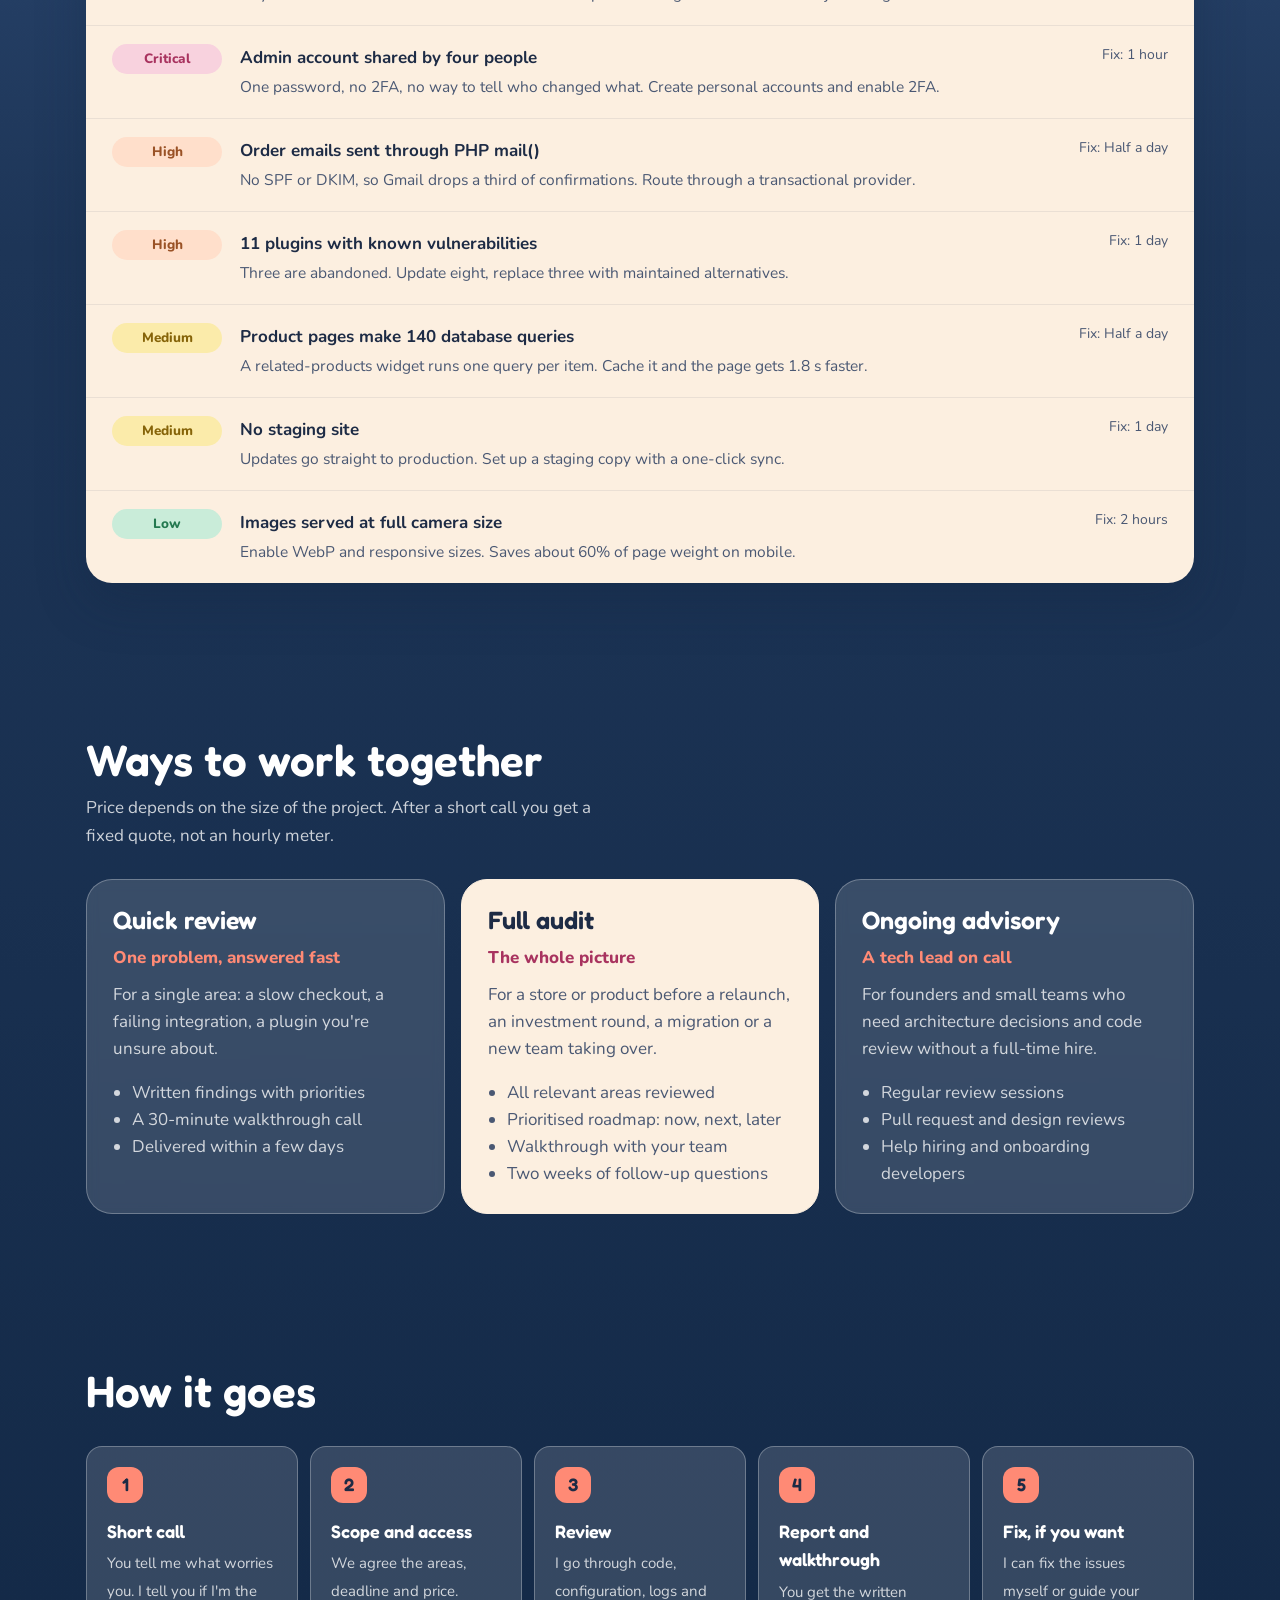
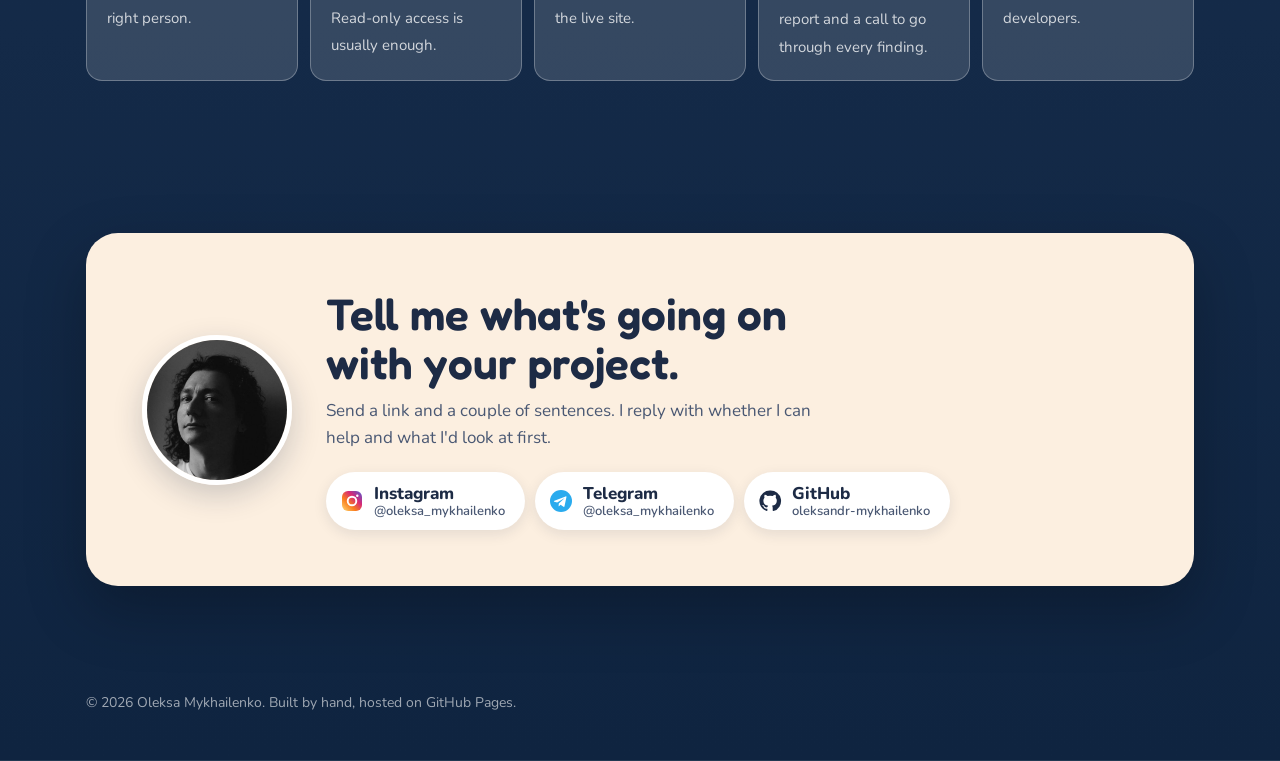
==== commit 37d1be72: "Restyle to match Cachalot Bay, add portrait, switch contacts to Instagram/Telegram Co-Authored-By: C" ====
--- a/audit.html
+++ b/audit.html
@@ -7,7 +7,7 @@
 <meta name="description" content="Independent technical audits and consulting for websites, online stores and SaaS codebases: performance, security, architecture, payments and integrations.">
 <link rel="preconnect" href="https://fonts.googleapis.com">
 <link rel="preconnect" href="https://fonts.gstatic.com" crossorigin>
-<link href="https://fonts.googleapis.com/css2?family=Bricolage+Grotesque:opsz,wdth,wght@12..96,75..100,300..800&display=swap" rel="stylesheet">
+<link href="https://fonts.googleapis.com/css2?family=Fredoka:wght@500;600;700&family=Nunito:wght@400;600;700;800&display=swap" rel="stylesheet">
 <link rel="stylesheet" href="assets/style.css">
 </head>
 <body>
@@ -24,6 +24,7 @@
   </header>
 
   <section class="hero audit-hero">
+    <div class="rays" aria-hidden="true"></div>
     <div class="hero-row">
       <div>
         <h1>A senior second opinion on your website or codebase.</h1>
@@ -32,13 +33,18 @@
           <a class="btn" href="#check">Start the health check</a>
           <a class="btn ghost" href="#sample">See a sample report</a>
         </div>
-      </div>
-      <ul class="facts">
-        <li><b>Experience</b>15 years, Tech Lead level</li>
-        <li><b>Platforms</b>WordPress, WooCommerce, Shopify, Drupal, custom PHP and Node</li>
-        <li><b>Specialty</b>Payments, checkout, integrations</li>
-        <li><b>Languages</b>English, Ukrainian</li>
-      </ul>
+        <ul class="facts">
+          <li>15 years, Tech Lead level</li>
+          <li>WordPress, WooCommerce, Shopify, Drupal</li>
+          <li>Custom PHP and Node</li>
+          <li>Payments &amp; checkout</li>
+          <li>English, Ukrainian</li>
+        </ul>
+      </div>
+      <figure class="portrait" style="margin:0">
+        <img src="assets/img/portrait.jpg" alt="Portrait of Oleksa Mykhailenko" width="900" height="1350">
+        <div class="bubble">Oleksa Mykhailenko<span>Your auditor</span></div>
+      </figure>
     </div>
   </section>
 
@@ -57,7 +63,7 @@
         <ul id="scopeList"></ul>
         <div class="actions">
           <button class="btn" id="copyScope" disabled>Copy my request</button>
-          <a class="btn ghost" href="https://www.threads.net/@oleksa_mykhailenko" target="_blank" rel="noopener">Message me</a>
+          <a class="btn ghost" href="https://t.me/oleksa_mykhailenko" target="_blank" rel="noopener">Message me on Telegram</a>
         </div>
         <div class="toast" id="toast" role="status"></div>
       </aside>
@@ -138,13 +144,15 @@
 
   <section>
     <div class="contact">
+      <img class="avatar" src="assets/img/avatar.jpg" alt="" width="150" height="150">
       <div>
         <h2>Tell me what's going on with your project.</h2>
         <p>Send a link and a couple of sentences. I reply with whether I can help and what I'd look at first.</p>
-      </div>
-      <div class="links">
-        <a class="btn" href="https://www.threads.net/@oleksa_mykhailenko" target="_blank" rel="noopener">Message me on Threads</a>
-        <a class="btn ghost" href="./">See my engineering CV</a>
+        <div class="socials">
+          <a class="social" href="https://www.instagram.com/oleksa_mykhailenko/" target="_blank" rel="noopener"><svg viewBox="0 0 24 24" aria-hidden="true"><defs><linearGradient id="ig" x1="0" y1="1" x2="1" y2="0"><stop offset="0" stop-color="#feda75"/><stop offset=".35" stop-color="#fa7e1e"/><stop offset=".65" stop-color="#d62976"/><stop offset="1" stop-color="#4f5bd5"/></linearGradient></defs><rect x="2" y="2" width="20" height="20" rx="6" fill="url(#ig)"/><circle cx="12" cy="12" r="4.3" fill="none" stroke="#fff" stroke-width="1.9"/><circle cx="17.3" cy="6.7" r="1.2" fill="#fff"/></svg><span>Instagram<small>@oleksa_mykhailenko</small></span></a>
+          <a class="social" href="https://t.me/oleksa_mykhailenko" target="_blank" rel="noopener"><svg viewBox="0 0 24 24" aria-hidden="true"><circle cx="12" cy="12" r="11" fill="#2AABEE"/><path d="M5.4 11.7l11.2-4.3c.5-.2 1 .1.8.9l-1.9 9c-.1.6-.5.8-1 .5l-2.9-2.1-1.4 1.3c-.2.2-.3.3-.6.3l.2-2.9 5.4-4.9c.2-.2 0-.3-.3-.1l-6.7 4.2-2.9-.9c-.6-.2-.6-.6.1-1z" fill="#fff"/></svg><span>Telegram<small>@oleksa_mykhailenko</small></span></a>
+          <a class="social" href="https://github.com/oleksandr-mykhailenko" target="_blank" rel="noopener"><svg viewBox="0 0 24 24" aria-hidden="true"><path fill="#1d2b45" d="M12 1.5a10.5 10.5 0 00-3.3 20.5c.5.1.7-.2.7-.5v-1.8c-2.9.6-3.5-1.4-3.5-1.4-.5-1.2-1.2-1.5-1.2-1.5-1-.7.1-.7.1-.7 1 .1 1.6 1.1 1.6 1.1.9 1.6 2.5 1.2 3.1.9.1-.7.4-1.2.7-1.4-2.3-.3-4.8-1.2-4.8-5.2 0-1.1.4-2.1 1.1-2.8-.1-.3-.5-1.4.1-2.8 0 0 .9-.3 2.9 1.1a10 10 0 015.2 0c2-1.4 2.9-1.1 2.9-1.1.6 1.4.2 2.5.1 2.8.7.7 1.1 1.7 1.1 2.8 0 4-2.5 4.9-4.8 5.2.4.3.7 1 .7 2v2.9c0 .3.2.6.7.5A10.5 10.5 0 0012 1.5z"/></svg><span>GitHub<small>oleksandr-mykhailenko</small></span></a>
+        </div>
       </div>
     </div>
   </section>
@@ -256,7 +264,7 @@
     [...picked].map(i => "- " + SYMPTOMS[i].label).join("\n") +
     "\n\nAreas to review:\n" + ids.map(id => "- " + areaById[id].title).join("\n") +
     "\n\nWebsite: ";
-  try { await navigator.clipboard.writeText(text); $("#toast").textContent = "Copied. Paste it into a message to me and add your website."; }
+  try { await navigator.clipboard.writeText(text); $("#toast").textContent = "Copied. Paste it into a message to me on Telegram or Instagram and add your website."; }
   catch { $("#toast").textContent = "Couldn't copy automatically. Select the list above and copy it by hand."; }
 });
 
--- a/assets/style.css
+++ b/assets/style.css
@@ -1,137 +1,139 @@
-/* ---------- Tokens ---------- */
+/* ---------- Tokens (shared with Cachalot Bay) ---------- */
 :root {
-  --paper: #F6F5FA;
-  --surface: #FFFFFF;
-  --ink: #2B2540;
-  --ink-soft: #5E5875;
-  --ink-faint: #8C87A0;
-  --line: #E3E0EC;
-
-  /* layer pastels + their deep text tones */
+  --sky: #a9dcdd;
+  --mid: #7fb0d6;
+  --deep: #4a6fa8;
+  --abyss: #1d3557;
+  --night: #0f2440;
+  --cream: #fcefe0;
+  --coral: #ff8a75;
+  --ink: #1d2b45;
+  --ink-soft: #4a5873;
+  --glass: rgba(255, 255, 255, .14);
+  --glass-b: rgba(255, 255, 255, .28);
+  --soft: rgba(255, 255, 255, .78);
+
+  /* pastel tiles + deep text tones */
   --lang: #DCD3F7;   --lang-ink: #5A45B8;
   --front: #CFE5F8;  --front-ink: #2A68A8;
-  --data: #CDEDDC;   --data-ink: #23784F;
+  --data: #C9ECD9;   --data-ink: #23784F;
   --infra: #FBEBAA;  --infra-ink: #866409;
   --pay: #F8D2DE;    --pay-ink: #A8335F;
   --cms: #FFDFCB;    --cms-ink: #9A5226;
   --ai: #CFEFEF;     --ai-ink: #1E7177;
 
-  --font: "Bricolage Grotesque", ui-sans-serif, system-ui, sans-serif;
-  --r-lg: 22px;
-  --r-md: 14px;
-  --r-sm: 8px;
-  --max: 1180px;
+  --head: "Fredoka", "Nunito", sans-serif;
+  --body: "Nunito", system-ui, sans-serif;
+  --r-lg: 26px;
+  --r-md: 16px;
+  --r-sm: 10px;
+  --max: 1160px;
 }
 
 *, *::before, *::after { box-sizing: border-box; }
 html { scroll-behavior: smooth; }
 body {
   margin: 0;
-  background: var(--paper);
-  color: var(--ink);
-  font-family: var(--font);
+  font-family: var(--body);
   font-size: 17px;
-  line-height: 1.55;
-  font-variation-settings: "wdth" 100;
+  line-height: 1.6;
+  color: #fff;
+  min-height: 100vh;
+  background: linear-gradient(180deg, var(--sky) 0%, var(--mid) 12%, var(--deep) 32%, var(--abyss) 62%, var(--night) 100%);
   -webkit-font-smoothing: antialiased;
 }
 a { color: inherit; }
 img { max-width: 100%; display: block; }
-:focus-visible { outline: 3px solid var(--lang-ink); outline-offset: 3px; border-radius: 6px; }
-
-.wrap { max-width: var(--max); margin: 0 auto; padding: 0 28px; }
+:focus-visible { outline: 3px solid var(--cream); outline-offset: 3px; border-radius: 8px; }
+
+.wrap { max-width: var(--max); margin: 0 auto; padding: 0 26px; }
+
+/* ---------- Type ---------- */
+h1, h2, h3 { font-family: var(--head); margin: 0; line-height: 1.12; font-weight: 600; }
+h1 { font-size: clamp(42px, 6.4vw, 78px); text-shadow: 0 6px 30px rgba(29, 53, 87, .28); }
+h2 { font-size: clamp(30px, 3.8vw, 44px); }
+h3 { font-size: 22px; }
+.lede { font-size: clamp(18px, 1.7vw, 21px); max-width: 38ch; margin: 20px 0 0; text-shadow: 0 1px 10px rgba(29, 53, 87, .35); }
+.muted { color: var(--soft); }
+.small { font-size: 14px; }
+
+section { padding: 76px 0; }
+.section-head { margin-bottom: 30px; }
+.section-head p { margin: 10px 0 0; max-width: 54ch; color: var(--soft); }
 
 /* ---------- Top bar ---------- */
-.top {
-  display: flex; align-items: center; justify-content: space-between;
-  padding: 22px 0; gap: 20px;
-}
-.mark { display: flex; align-items: center; gap: 10px; text-decoration: none; font-weight: 700; }
-.mark-tile {
-  width: 36px; height: 36px; border-radius: 10px;
-  display: grid; place-items: center;
-  background: var(--lang); color: var(--lang-ink);
-  font-weight: 800; font-size: 15px;
-}
-.nav { display: flex; gap: 6px; flex-wrap: wrap; }
-.nav a {
-  text-decoration: none; padding: 8px 14px; border-radius: 999px;
-  color: var(--ink-soft); font-weight: 500;
-}
-.nav a:hover { background: var(--surface); color: var(--ink); }
-.nav a[aria-current="page"] { background: var(--ink); color: var(--paper); }
-
-/* ---------- Type ---------- */
-h1, h2, h3 { margin: 0; line-height: 1.08; letter-spacing: -0.02em; }
-h1 {
-  font-size: clamp(44px, 7.2vw, 96px);
-  font-weight: 800;
-  font-variation-settings: "wdth" 78, "opsz" 96;
-  letter-spacing: -0.035em;
-}
-h2 {
-  font-size: clamp(30px, 4vw, 46px);
-  font-weight: 750;
-  font-variation-settings: "wdth" 82, "opsz" 60;
-}
-h3 { font-size: 21px; font-weight: 700; }
-.lede { font-size: clamp(19px, 1.8vw, 23px); color: var(--ink-soft); max-width: 36ch; margin: 22px 0 0; line-height: 1.45; }
-.muted { color: var(--ink-soft); }
-.small { font-size: 14px; }
-
-section { padding: 72px 0; }
-.section-head { display: flex; justify-content: space-between; align-items: end; gap: 24px; flex-wrap: wrap; margin-bottom: 32px; }
-.section-head p { margin: 10px 0 0; max-width: 52ch; color: var(--ink-soft); }
+.top { display: flex; align-items: center; justify-content: space-between; padding: 22px 0; gap: 18px; position: relative; z-index: 2; }
+.mark { display: flex; align-items: center; gap: 10px; text-decoration: none; font-family: var(--head); font-weight: 600; font-size: 19px; text-shadow: 0 1px 8px rgba(29,53,87,.3); }
+.mark-tile { width: 38px; height: 38px; border-radius: 12px; display: grid; place-items: center; background: var(--coral); color: var(--ink); font-size: 16px; text-shadow: none; }
+.nav { display: flex; gap: 4px; flex-wrap: wrap; background: var(--glass); border: 1px solid var(--glass-b); padding: 4px; border-radius: 999px; backdrop-filter: blur(8px); }
+.nav a { text-decoration: none; padding: 7px 15px; border-radius: 999px; font-weight: 700; font-size: 15px; }
+.nav a:hover { background: var(--glass); }
+.nav a[aria-current="page"] { background: var(--cream); color: var(--ink); }
 
 /* ---------- Buttons & chips ---------- */
 .btn {
   display: inline-flex; align-items: center; gap: 8px;
-  font: inherit; font-weight: 650; font-size: 16px;
-  padding: 13px 22px; border-radius: 999px; border: 2px solid var(--ink);
-  background: var(--ink); color: var(--paper); text-decoration: none; cursor: pointer;
-}
-.btn:hover { background: #3D3558; border-color: #3D3558; }
-.btn.ghost { background: transparent; color: var(--ink); }
-.btn.ghost:hover { background: var(--surface); }
+  font: inherit; font-weight: 800; font-size: 16px;
+  padding: 14px 28px; border-radius: 999px; border: 0;
+  background: var(--coral); color: var(--ink); text-decoration: none; cursor: pointer;
+  box-shadow: 0 8px 24px rgba(255, 138, 117, .35);
+  transition: transform .15s ease;
+}
+.btn:hover { transform: translateY(-2px); }
+.btn:disabled { opacity: .45; cursor: not-allowed; transform: none; }
+.btn.ghost { background: var(--glass); color: #fff; box-shadow: inset 0 0 0 1.5px var(--glass-b); }
+.btn.ghost:hover { background: var(--glass-b); }
 
 .chips { display: flex; flex-wrap: wrap; gap: 8px; }
 .chip {
-  font: inherit; font-size: 15px; font-weight: 550;
-  padding: 8px 15px; border-radius: 999px;
-  border: 1.5px solid var(--line); background: var(--surface); color: var(--ink);
-  cursor: pointer;
-}
-.chip:hover { border-color: var(--ink-faint); }
-.chip[aria-pressed="true"] { background: var(--ink); border-color: var(--ink); color: var(--paper); }
+  font: inherit; font-size: 15px; font-weight: 700;
+  padding: 8px 16px; border-radius: 999px;
+  border: 1px solid var(--glass-b); background: var(--glass); color: #fff; cursor: pointer;
+}
+.chip:hover { background: var(--glass-b); }
+.chip[aria-pressed="true"] { background: var(--cream); border-color: var(--cream); color: var(--ink); }
 
 /* ---------- Hero ---------- */
-.hero { padding: 48px 0 24px; }
-.hero-row { display: flex; gap: 40px; justify-content: space-between; align-items: end; flex-wrap: wrap; }
+.hero { padding: 40px 0 40px; position: relative; }
+.rays { position: absolute; inset: -140px -30vw auto; height: 900px; pointer-events: none; z-index: 0;
+  background: repeating-linear-gradient(105deg, rgba(255,255,255,.12) 0 60px, transparent 60px 190px);
+  -webkit-mask-image: linear-gradient(180deg, #000 30%, transparent);
+          mask-image: linear-gradient(180deg, #000 30%, transparent); }
+.hero-row { position: relative; z-index: 1; display: grid; grid-template-columns: 1.15fr .85fr; gap: 48px; align-items: center; }
 .hero-actions { display: flex; gap: 12px; flex-wrap: wrap; margin-top: 30px; }
-.facts { list-style: none; margin: 0; padding: 0; display: grid; gap: 10px; min-width: 240px; }
-.facts li { display: flex; gap: 12px; align-items: baseline; }
-.facts b { font-size: 15px; min-width: 92px; color: var(--ink-faint); font-weight: 500; }
+.facts { list-style: none; margin: 30px 0 0; padding: 0; display: flex; flex-wrap: wrap; gap: 8px; }
+.facts li { background: var(--glass); border: 1px solid var(--glass-b); border-radius: 999px; padding: 6px 14px; font-weight: 700; font-size: 14.5px; backdrop-filter: blur(6px); }
+
+.portrait { position: relative; justify-self: center; width: min(420px, 100%); }
+.portrait img {
+  width: 100%; height: auto; aspect-ratio: 4 / 5; object-fit: cover; object-position: 50% 30%;
+  border-radius: 200px 200px 28px 28px;
+  box-shadow: 0 30px 60px rgba(15, 36, 64, .35);
+  border: 6px solid rgba(255,255,255,.55);
+}
+.portrait .bubble {
+  position: absolute; left: -28px; bottom: 36px; background: var(--cream); color: var(--ink);
+  border-radius: 20px; padding: 12px 18px; font-weight: 800; font-size: 15px; line-height: 1.3;
+  box-shadow: 0 12px 30px rgba(15, 36, 64, .25);
+}
+.portrait .bubble span { display: block; font-weight: 600; color: var(--ink-soft); font-size: 13.5px; }
+@media (prefers-reduced-motion: no-preference) {
+  .portrait .bubble { animation: bob 6s ease-in-out infinite; }
+  @keyframes bob { 50% { transform: translateY(-8px); } }
+}
 
 /* ---------- Stack table ---------- */
-.lens {
-  display: flex; gap: 18px; justify-content: space-between; align-items: center;
-  flex-wrap: wrap; margin-bottom: 26px;
-}
+.lens { display: flex; gap: 16px; justify-content: space-between; align-items: center; flex-wrap: wrap; margin-bottom: 26px; }
 .search {
-  font: inherit; font-size: 16px; padding: 10px 16px; border-radius: 999px;
-  border: 1.5px solid var(--line); background: var(--surface); color: var(--ink); min-width: 240px;
-}
-.search::placeholder { color: var(--ink-faint); }
-
-.stack-layout { display: grid; grid-template-columns: 1fr 340px; gap: 28px; align-items: start; }
-
+  font: inherit; font-size: 16px; padding: 10px 18px; border-radius: 999px;
+  border: 1px solid var(--glass-b); background: var(--glass); color: #fff; min-width: 240px;
+}
+.search::placeholder { color: rgba(255,255,255,.7); }
+
+.stack-layout { display: grid; grid-template-columns: 1fr 340px; gap: 26px; align-items: start; }
 .table { display: grid; grid-template-columns: repeat(7, minmax(0, 1fr)); gap: 10px; }
 .col { display: flex; flex-direction: column; gap: 10px; }
-.col-head {
-  font-size: 14px; font-weight: 650; line-height: 1.25; min-height: 38px;
-  display: flex; align-items: end; gap: 7px; padding: 0 2px 4px;
-  color: var(--ink-soft);
-}
+.col-head { font-size: 14px; font-weight: 800; line-height: 1.25; min-height: 38px; display: flex; align-items: end; gap: 7px; padding: 0 2px 4px; }
 .col-head i { width: 10px; height: 10px; border-radius: 3px; flex: none; margin-bottom: 4px; }
 
 .tile {
@@ -139,16 +141,17 @@
   border: 0; border-radius: var(--r-md); cursor: pointer;
   font: inherit; color: var(--ink); text-align: left;
   padding: 10px 11px; display: flex; flex-direction: column; justify-content: space-between;
+  box-shadow: 0 6px 16px rgba(15, 36, 64, .18);
   transition: transform .18s ease, opacity .25s ease, filter .25s ease, box-shadow .18s ease;
 }
-.tile .sym { font-size: clamp(22px, 2.3vw, 31px); font-weight: 800; letter-spacing: -0.03em; line-height: 1; font-variation-settings: "wdth" 80; }
-.tile .nm { font-size: 12.5px; font-weight: 550; line-height: 1.15; opacity: .82; }
+.tile .sym { font-family: var(--head); font-size: clamp(22px, 2.3vw, 30px); font-weight: 600; line-height: 1; }
+.tile .nm { font-size: 12.5px; font-weight: 700; line-height: 1.15; opacity: .85; }
 .tile .dots { position: absolute; top: 10px; right: 10px; display: flex; gap: 3px; }
 .tile .dots span { width: 5px; height: 5px; border-radius: 50%; background: currentColor; opacity: .2; }
 .tile .dots span.on { opacity: .85; }
 .tile:hover { transform: translateY(-3px); }
-.tile[aria-pressed="true"] { box-shadow: 0 0 0 3px var(--ink); }
-.tile.dim { opacity: .22; filter: saturate(.3); }
+.tile[aria-pressed="true"] { box-shadow: 0 0 0 3px var(--coral), 0 10px 24px rgba(15,36,64,.3); }
+.tile.dim { opacity: .2; filter: saturate(.2); }
 .tile.dim:hover { opacity: .5; }
 
 .t-lang { background: var(--lang); } .t-lang .dots, .t-lang .sym { color: var(--lang-ink); }
@@ -159,114 +162,104 @@
 .t-cms { background: var(--cms); } .t-cms .dots, .t-cms .sym { color: var(--cms-ink); }
 .t-ai { background: var(--ai); } .t-ai .dots, .t-ai .sym { color: var(--ai-ink); }
 
-.legend { display: flex; gap: 18px; flex-wrap: wrap; margin-top: 20px; font-size: 14px; color: var(--ink-soft); }
+.legend { display: flex; gap: 18px; flex-wrap: wrap; margin-top: 20px; font-size: 14px; color: var(--soft); }
 .legend span { display: inline-flex; align-items: center; gap: 7px; }
 .legend .dots { display: inline-flex; gap: 3px; }
-.legend .dots i { width: 6px; height: 6px; border-radius: 50%; background: var(--ink); opacity: .18; }
-.legend .dots i.on { opacity: .8; }
-
-/* load moment: tiles assemble */
+.legend .dots i { width: 6px; height: 6px; border-radius: 50%; background: #fff; opacity: .25; }
+.legend .dots i.on { opacity: .9; }
+
 @media (prefers-reduced-motion: no-preference) {
-  .table.assemble .tile { animation: drop .5s cubic-bezier(.2,.8,.25,1.15) backwards; animation-delay: calc(var(--i) * 22ms); }
-  @keyframes drop { from { opacity: 0; transform: translateY(-14px) scale(.9); } }
+  .table.assemble .tile { animation: rise .55s cubic-bezier(.2,.8,.25,1.15) backwards; animation-delay: calc(var(--i) * 22ms); }
+  @keyframes rise { from { opacity: 0; transform: translateY(16px) scale(.92); } }
 }
 @media (prefers-reduced-motion: reduce) {
   html { scroll-behavior: auto; }
-  .tile, .acc-body, .panel { transition: none !important; }
+  *, *::before, *::after { animation: none !important; transition: none !important; }
 }
 
 /* ---------- Detail panel ---------- */
-.panel {
-  position: sticky; top: 20px;
-  background: var(--surface); border-radius: var(--r-lg); padding: 26px;
-  border: 1.5px solid var(--line); min-height: 380px;
-}
+.panel { position: sticky; top: 20px; background: var(--cream); color: var(--ink); border-radius: var(--r-lg); padding: 26px; min-height: 380px; box-shadow: 0 20px 50px rgba(15, 36, 64, .3); }
 .panel-close { display: none; }
-.panel .big {
-  width: 76px; height: 76px; border-radius: 18px; display: grid; place-items: center;
-  font-size: 34px; font-weight: 800; letter-spacing: -0.03em; margin-bottom: 16px;
-  font-variation-settings: "wdth" 80;
-}
+.panel .big { width: 76px; height: 76px; border-radius: 20px; display: grid; place-items: center; font-family: var(--head); font-size: 34px; font-weight: 600; margin-bottom: 16px; }
 .panel h3 { font-size: 26px; }
 .panel .meta { display: flex; gap: 8px; flex-wrap: wrap; margin: 10px 0 16px; }
-.tag { font-size: 13.5px; font-weight: 600; padding: 4px 11px; border-radius: 999px; background: var(--paper); color: var(--ink-soft); }
+.tag { font-size: 13.5px; font-weight: 700; padding: 4px 11px; border-radius: 999px; background: rgba(29, 43, 69, .07); color: var(--ink-soft); }
 .panel p { margin: 0 0 14px; }
-.panel .pairs-title { font-size: 14px; font-weight: 650; color: var(--ink-faint); margin: 20px 0 8px; }
+.panel .pairs-title { font-size: 14px; font-weight: 800; color: var(--ink-soft); margin: 20px 0 8px; }
 .mini { display: flex; flex-wrap: wrap; gap: 6px; }
-.mini button {
-  font: inherit; font-size: 13.5px; font-weight: 600; border: 0; cursor: pointer;
-  padding: 5px 11px; border-radius: var(--r-sm); color: var(--ink);
-}
+.mini button { font: inherit; font-size: 13.5px; font-weight: 700; border: 0; cursor: pointer; padding: 5px 11px; border-radius: var(--r-sm); color: var(--ink); }
 .mini button:hover { filter: brightness(.96); }
 .panel .empty-hint { color: var(--ink-soft); }
 .panel .empty-hint strong { color: var(--ink); }
-.problem-list { margin: 0; padding-left: 20px; }
-.problem-list li { margin-bottom: 6px; }
 
 /* ---------- Projects ---------- */
-.projects { display: grid; grid-template-columns: 1.4fr 1fr; grid-template-rows: auto auto; gap: 18px; }
-.proj { border-radius: var(--r-lg); padding: 30px; text-decoration: none; display: flex; flex-direction: column; gap: 12px; }
-.proj p { margin: 0; color: var(--ink-soft); max-width: 48ch; }
-.proj.main { grid-row: span 2; background: var(--cms); justify-content: space-between; }
-.proj.main h3 { font-size: clamp(28px, 3.2vw, 40px); font-variation-settings: "wdth" 80; }
-.proj.sky { background: var(--front); }
-.proj.sea { background: var(--ai); }
-.proj .where { font-size: 14px; font-weight: 650; text-decoration: underline; text-underline-offset: 3px; }
-.proj:hover .where { text-decoration-thickness: 2px; }
-
-/* ---------- Footer / contact ---------- */
-.contact {
-  background: var(--ink); color: var(--paper); border-radius: 28px;
-  padding: clamp(32px, 5vw, 60px); display: flex; justify-content: space-between; gap: 30px; flex-wrap: wrap; align-items: end;
-}
-.contact h2 { max-width: 16ch; }
-.contact p { color: #C9C3DC; margin: 14px 0 0; max-width: 44ch; }
-.contact .links { display: flex; gap: 10px; flex-wrap: wrap; }
-.contact .btn { background: var(--lang); color: var(--ink); border-color: var(--lang); }
-.contact .btn.ghost { background: transparent; color: var(--paper); border-color: #6E6589; }
-.contact .btn.ghost:hover { border-color: var(--paper); }
-footer.foot { padding: 30px 0 46px; color: var(--ink-faint); font-size: 14px; }
+.projects { display: grid; grid-template-columns: 1.3fr 1fr; gap: 18px; }
+.proj { border-radius: var(--r-lg); padding: 30px; display: flex; flex-direction: column; gap: 12px; color: var(--ink); }
+.proj p { margin: 0; color: var(--ink-soft); max-width: 50ch; }
+.proj-side { display: grid; gap: 18px; }
+.proj.whale {
+  position: relative; overflow: hidden; text-decoration: none; color: #fff; justify-content: flex-end; min-height: 340px;
+  background: linear-gradient(180deg, var(--sky), var(--deep) 70%);
+}
+.proj.whale::before { content: ""; position: absolute; inset: 0; background: repeating-linear-gradient(105deg, rgba(255,255,255,.14) 0 40px, transparent 40px 130px); }
+.proj.whale > * { position: relative; }
+.proj.whale p { color: rgba(255,255,255,.9); }
+.proj.whale h3 { font-size: clamp(30px, 3.4vw, 42px); }
+.proj.whale svg { position: absolute; top: 34px; right: 30px; width: min(240px, 45%); }
+@media (prefers-reduced-motion: no-preference) {
+  .proj.whale svg { animation: swim 6s ease-in-out infinite; }
+  @keyframes swim { 50% { transform: translateY(-10px) rotate(-2deg); } }
+}
+.proj .where { font-weight: 800; text-decoration: underline; text-underline-offset: 3px; }
+.proj.cream { background: var(--cream); }
+.proj.mint { background: var(--data); }
+
+/* ---------- Contact ---------- */
+.contact { background: var(--cream); color: var(--ink); border-radius: 32px; padding: clamp(30px, 5vw, 56px); display: grid; grid-template-columns: auto 1fr; gap: 34px; align-items: center; box-shadow: 0 24px 60px rgba(0,0,0,.25); }
+.contact .avatar { width: 150px; height: 150px; border-radius: 50%; object-fit: cover; border: 5px solid #fff; box-shadow: 0 10px 30px rgba(15,36,64,.2); }
+.contact h2 { max-width: 20ch; }
+.contact p { color: var(--ink-soft); margin: 10px 0 20px; max-width: 50ch; }
+.socials { display: flex; gap: 10px; flex-wrap: wrap; }
+.social { display: inline-flex; align-items: center; gap: 10px; text-decoration: none; font-weight: 800; padding: 12px 20px 12px 14px; border-radius: 999px; background: #fff; color: var(--ink); box-shadow: 0 4px 14px rgba(15,36,64,.1); transition: transform .15s ease; }
+.social:hover { transform: translateY(-2px); }
+.social svg { width: 24px; height: 24px; flex: none; }
+.social small { display: block; font-weight: 600; color: var(--ink-soft); font-size: 13px; line-height: 1.1; }
+.social span { line-height: 1.2; }
+footer.foot { padding: 30px 0 46px; color: rgba(255,255,255,.6); font-size: 14px; }
 
 /* ---------- Audit page ---------- */
-.audit-hero h1 { max-width: 13ch; }
 .symptoms { display: grid; grid-template-columns: 1.15fr 1fr; gap: 26px; align-items: start; }
 .symptom-grid { display: grid; grid-template-columns: repeat(2, minmax(0, 1fr)); gap: 10px; }
 .symptom {
   font: inherit; text-align: left; cursor: pointer;
-  border: 1.5px solid var(--line); background: var(--surface); color: var(--ink);
-  border-radius: var(--r-md); padding: 15px 16px 15px 48px; position: relative; font-size: 16px; font-weight: 550; line-height: 1.3;
-}
-.symptom::before {
-  content: ""; position: absolute; left: 16px; top: 15px; width: 20px; height: 20px; border-radius: 6px;
-  border: 2px solid var(--ink-faint); background: var(--surface);
-}
-.symptom[aria-pressed="true"] { background: var(--lang); border-color: var(--lang); }
+  border: 1px solid var(--glass-b); background: var(--glass); color: #fff; backdrop-filter: blur(6px);
+  border-radius: var(--r-md); padding: 15px 16px 15px 48px; position: relative; font-size: 16px; font-weight: 700; line-height: 1.3;
+}
+.symptom:hover { background: var(--glass-b); }
+.symptom::before { content: ""; position: absolute; left: 16px; top: 15px; width: 20px; height: 20px; border-radius: 7px; border: 2px solid rgba(255,255,255,.8); }
+.symptom[aria-pressed="true"] { background: var(--cream); border-color: var(--cream); color: var(--ink); }
 .symptom[aria-pressed="true"]::before {
-  background: var(--ink) url("data:image/svg+xml,%3Csvg xmlns='http://www.w3.org/2000/svg' viewBox='0 0 20 20'%3E%3Cpath d='M5 10.5l3 3 7-7' fill='none' stroke='%23fff' stroke-width='2.4' stroke-linecap='round' stroke-linejoin='round'/%3E%3C/svg%3E") center/16px no-repeat;
-  border-color: var(--ink);
-}
-.scope {
-  position: sticky; top: 20px; background: var(--surface); border: 1.5px solid var(--line);
-  border-radius: var(--r-lg); padding: 26px;
-}
+  background: var(--coral) url("data:image/svg+xml,%3Csvg xmlns='http://www.w3.org/2000/svg' viewBox='0 0 20 20'%3E%3Cpath d='M5 10.5l3 3 7-7' fill='none' stroke='%231d2b45' stroke-width='2.6' stroke-linecap='round' stroke-linejoin='round'/%3E%3C/svg%3E") center/16px no-repeat;
+  border-color: var(--coral);
+}
+.scope { position: sticky; top: 20px; background: var(--cream); color: var(--ink); border-radius: var(--r-lg); padding: 26px; box-shadow: 0 20px 50px rgba(15, 36, 64, .3); }
 .scope h3 { font-size: 24px; margin-bottom: 6px; }
+.scope .muted { color: var(--ink-soft); }
 .scope ul { list-style: none; padding: 0; margin: 18px 0; display: grid; gap: 10px; }
 .scope li { display: flex; gap: 12px; align-items: flex-start; padding: 12px 14px; border-radius: var(--r-md); }
 .scope li b { display: block; }
 .scope li span { font-size: 14.5px; color: var(--ink-soft); }
-.scope .count { font-weight: 800; font-size: 15px; min-width: 28px; height: 28px; border-radius: 8px; display: grid; place-items: center; background: rgba(255,255,255,.65); }
+.scope .count { font-weight: 800; font-size: 15px; min-width: 28px; height: 28px; border-radius: 9px; display: grid; place-items: center; background: rgba(255,255,255,.7); color: var(--ink); }
 .scope .actions { display: flex; gap: 10px; flex-wrap: wrap; }
-.toast { font-size: 14px; color: var(--data-ink); font-weight: 600; min-height: 20px; margin-top: 10px; }
+.scope .btn.ghost { background: transparent; color: var(--ink); box-shadow: inset 0 0 0 1.5px rgba(29,43,69,.25); }
+.toast { font-size: 14px; color: var(--data-ink); font-weight: 700; min-height: 20px; margin-top: 10px; }
 
 .areas { display: grid; gap: 12px; }
-.acc { border-radius: var(--r-lg); overflow: hidden; }
-.acc > button {
-  width: 100%; font: inherit; color: var(--ink); border: 0; cursor: pointer; text-align: left;
-  background: transparent; padding: 22px 26px; display: grid; grid-template-columns: 1fr auto; gap: 16px; align-items: center;
-}
-.acc > button h3 { font-size: clamp(21px, 2.2vw, 27px); font-variation-settings: "wdth" 85; }
+.acc { border-radius: var(--r-lg); overflow: hidden; color: var(--ink); }
+.acc > button { width: 100%; font: inherit; color: var(--ink); border: 0; cursor: pointer; text-align: left; background: transparent; padding: 22px 26px; display: grid; grid-template-columns: 1fr auto; gap: 16px; align-items: center; }
+.acc > button h3 { font-size: clamp(21px, 2.2vw, 26px); }
 .acc > button p { margin: 4px 0 0; color: var(--ink-soft); font-size: 16px; }
-.acc .plus { width: 38px; height: 38px; border-radius: 50%; background: rgba(255,255,255,.7); position: relative; flex: none; }
+.acc .plus { width: 38px; height: 38px; border-radius: 50%; background: rgba(255,255,255,.75); position: relative; flex: none; }
 .acc .plus::before, .acc .plus::after { content: ""; position: absolute; left: 50%; top: 50%; width: 14px; height: 2.5px; background: var(--ink); border-radius: 2px; transform: translate(-50%, -50%); transition: transform .25s ease; }
 .acc .plus::after { transform: translate(-50%, -50%) rotate(90deg); }
 .acc[data-open="true"] .plus::after { transform: translate(-50%, -50%) rotate(0deg); }
@@ -274,70 +267,69 @@
 .acc[data-open="true"] .acc-body { grid-template-rows: 1fr; }
 .acc-inner { overflow: hidden; }
 .acc-cols { display: grid; grid-template-columns: 1fr 1fr; gap: 28px; padding: 0 26px 26px; }
-.acc-cols h4 { margin: 0 0 8px; font-size: 15px; color: var(--ink-soft); font-weight: 650; }
+.acc-cols h4 { margin: 0 0 8px; font-size: 15px; color: var(--ink-soft); font-weight: 800; }
 .acc-cols ul { margin: 0; padding-left: 19px; }
 .acc-cols li { margin-bottom: 5px; }
-.acc.hl { box-shadow: 0 0 0 3px var(--ink); }
-
-.formats { display: grid; grid-template-columns: repeat(3, minmax(0, 1fr)); gap: 16px; }
-.format { background: var(--surface); border: 1.5px solid var(--line); border-radius: var(--r-lg); padding: 26px; display: flex; flex-direction: column; gap: 10px; }
-.format h3 { font-size: 24px; }
-.format .when { font-weight: 650; }
-.format ul { margin: 6px 0 0; padding-left: 19px; color: var(--ink-soft); }
-.format.featured { background: var(--ink); color: var(--paper); border-color: var(--ink); }
-.format.featured ul { color: #C9C3DC; }
-
-.steps { list-style: none; margin: 0; padding: 0; display: grid; grid-template-columns: repeat(5, minmax(0, 1fr)); gap: 12px; counter-reset: s; }
-.steps li { counter-increment: s; padding: 20px; border-radius: var(--r-md); background: var(--surface); border: 1.5px solid var(--line); }
-.steps li::before { content: counter(s); display: grid; place-items: center; width: 34px; height: 34px; border-radius: 10px; background: var(--infra); color: var(--infra-ink); font-weight: 800; margin-bottom: 14px; }
-.steps b { display: block; margin-bottom: 4px; }
-.steps span { font-size: 15px; color: var(--ink-soft); }
-
-.report { background: var(--surface); border-radius: var(--r-lg); border: 1.5px solid var(--line); overflow: hidden; }
-.report-head { padding: 22px 26px; display: flex; justify-content: space-between; align-items: center; gap: 16px; flex-wrap: wrap; border-bottom: 1.5px solid var(--line); }
-.finding { display: grid; grid-template-columns: 110px 1fr auto; gap: 18px; padding: 18px 26px; border-bottom: 1.5px solid var(--line); align-items: start; }
+.acc.hl { box-shadow: 0 0 0 3px var(--coral); }
+
+.report { background: var(--cream); color: var(--ink); border-radius: var(--r-lg); overflow: hidden; box-shadow: 0 20px 50px rgba(15, 36, 64, .3); }
+.report-head { padding: 22px 26px; display: flex; justify-content: space-between; align-items: center; gap: 16px; flex-wrap: wrap; border-bottom: 1.5px solid rgba(29,43,69,.1); }
+.report .chip { background: #fff; color: var(--ink); border-color: rgba(29,43,69,.15); }
+.report .chip[aria-pressed="true"] { background: var(--ink); color: #fff; border-color: var(--ink); }
+.finding { display: grid; grid-template-columns: 110px 1fr auto; gap: 18px; padding: 18px 26px; border-bottom: 1.5px solid rgba(29,43,69,.08); align-items: start; }
 .finding:last-child { border-bottom: 0; }
 .finding p { margin: 4px 0 0; color: var(--ink-soft); font-size: 15.5px; }
-.sev { font-size: 13.5px; font-weight: 700; padding: 4px 10px; border-radius: 999px; text-align: center; }
+.sev { font-size: 13.5px; font-weight: 800; padding: 4px 10px; border-radius: 999px; text-align: center; }
 .sev.critical { background: var(--pay); color: var(--pay-ink); }
 .sev.high { background: var(--cms); color: var(--cms-ink); }
 .sev.medium { background: var(--infra); color: var(--infra-ink); }
 .sev.low { background: var(--data); color: var(--data-ink); }
-.effort { font-size: 14px; color: var(--ink-faint); white-space: nowrap; }
+.effort { font-size: 14px; color: var(--ink-soft); white-space: nowrap; }
 .finding[hidden] { display: none; }
+
+.formats { display: grid; grid-template-columns: repeat(3, minmax(0, 1fr)); gap: 16px; }
+.format { background: var(--glass); border: 1px solid var(--glass-b); border-radius: var(--r-lg); padding: 26px; display: flex; flex-direction: column; gap: 10px; backdrop-filter: blur(6px); }
+.format h3 { font-size: 25px; }
+.format .when { font-weight: 800; color: var(--coral); }
+.format p { margin: 0; }
+.format ul { margin: 6px 0 0; padding-left: 19px; color: var(--soft); }
+.format.featured { background: var(--cream); color: var(--ink); border-color: var(--cream); }
+.format.featured .when { color: var(--pay-ink); }
+.format.featured ul, .format.featured p { color: var(--ink-soft); }
+
+.steps { list-style: none; margin: 0; padding: 0; display: grid; grid-template-columns: repeat(5, minmax(0, 1fr)); gap: 12px; counter-reset: s; }
+.steps li { counter-increment: s; padding: 20px; border-radius: var(--r-md); background: var(--glass); border: 1px solid var(--glass-b); }
+.steps li::before { content: counter(s); display: grid; place-items: center; width: 36px; height: 36px; border-radius: 12px; background: var(--coral); color: var(--ink); font-family: var(--head); font-weight: 600; font-size: 18px; margin-bottom: 14px; }
+.steps b { display: block; margin-bottom: 4px; font-family: var(--head); font-weight: 600; font-size: 18px; }
+.steps span { font-size: 15px; color: var(--soft); }
 
 /* ---------- Responsive ---------- */
 @media (max-width: 1100px) {
   .stack-layout { grid-template-columns: 1fr; }
-  .panel {
-    position: fixed; left: 12px; right: 12px; bottom: 12px; top: auto; z-index: 20;
-    max-height: 72vh; overflow: auto; min-height: 0;
-    box-shadow: 0 20px 60px rgba(43, 37, 64, .25);
-    transform: translateY(calc(100% + 24px)); transition: transform .3s ease;
-  }
+  .panel { position: fixed; left: 12px; right: 12px; bottom: 12px; top: auto; z-index: 20; max-height: 72vh; overflow: auto; min-height: 0; transform: translateY(calc(100% + 40px)); transition: transform .3s ease; }
   .panel.open { transform: none; }
-  .panel-close {
-    display: grid; place-items: center; position: absolute; top: 14px; right: 14px;
-    width: 38px; height: 38px; border-radius: 50%; border: 0; background: var(--paper); cursor: pointer; font-size: 20px; color: var(--ink);
-  }
+  .panel-close { display: grid; place-items: center; position: absolute; top: 14px; right: 14px; width: 38px; height: 38px; border-radius: 50%; border: 0; background: #fff; cursor: pointer; font-size: 20px; color: var(--ink); }
   .symptoms { grid-template-columns: 1fr; }
   .scope { position: static; }
   .steps { grid-template-columns: repeat(2, minmax(0, 1fr)); }
 }
 @media (max-width: 860px) {
+  .hero-row { grid-template-columns: 1fr; }
+  .portrait { width: min(340px, 86%); }
+  .portrait .bubble { left: -14px; }
   .table { grid-template-columns: 1fr; gap: 18px; }
   .col { display: grid; grid-template-columns: repeat(auto-fill, minmax(84px, 1fr)); gap: 8px; }
   .col-head { grid-column: 1 / -1; min-height: 0; }
   .projects { grid-template-columns: 1fr; }
-  .proj.main { grid-row: auto; }
   .formats { grid-template-columns: 1fr; }
   .acc-cols { grid-template-columns: 1fr; gap: 16px; }
   .finding { grid-template-columns: 1fr; gap: 8px; }
+  .contact { grid-template-columns: 1fr; }
 }
 @media (max-width: 560px) {
   .wrap { padding: 0 18px; }
-  section { padding: 52px 0; }
+  section { padding: 54px 0; }
+  .top { flex-direction: column; align-items: flex-start; }
   .symptom-grid { grid-template-columns: 1fr; }
   .steps { grid-template-columns: 1fr; }
-  .nav a { padding: 7px 10px; font-size: 15px; }
-}
+}
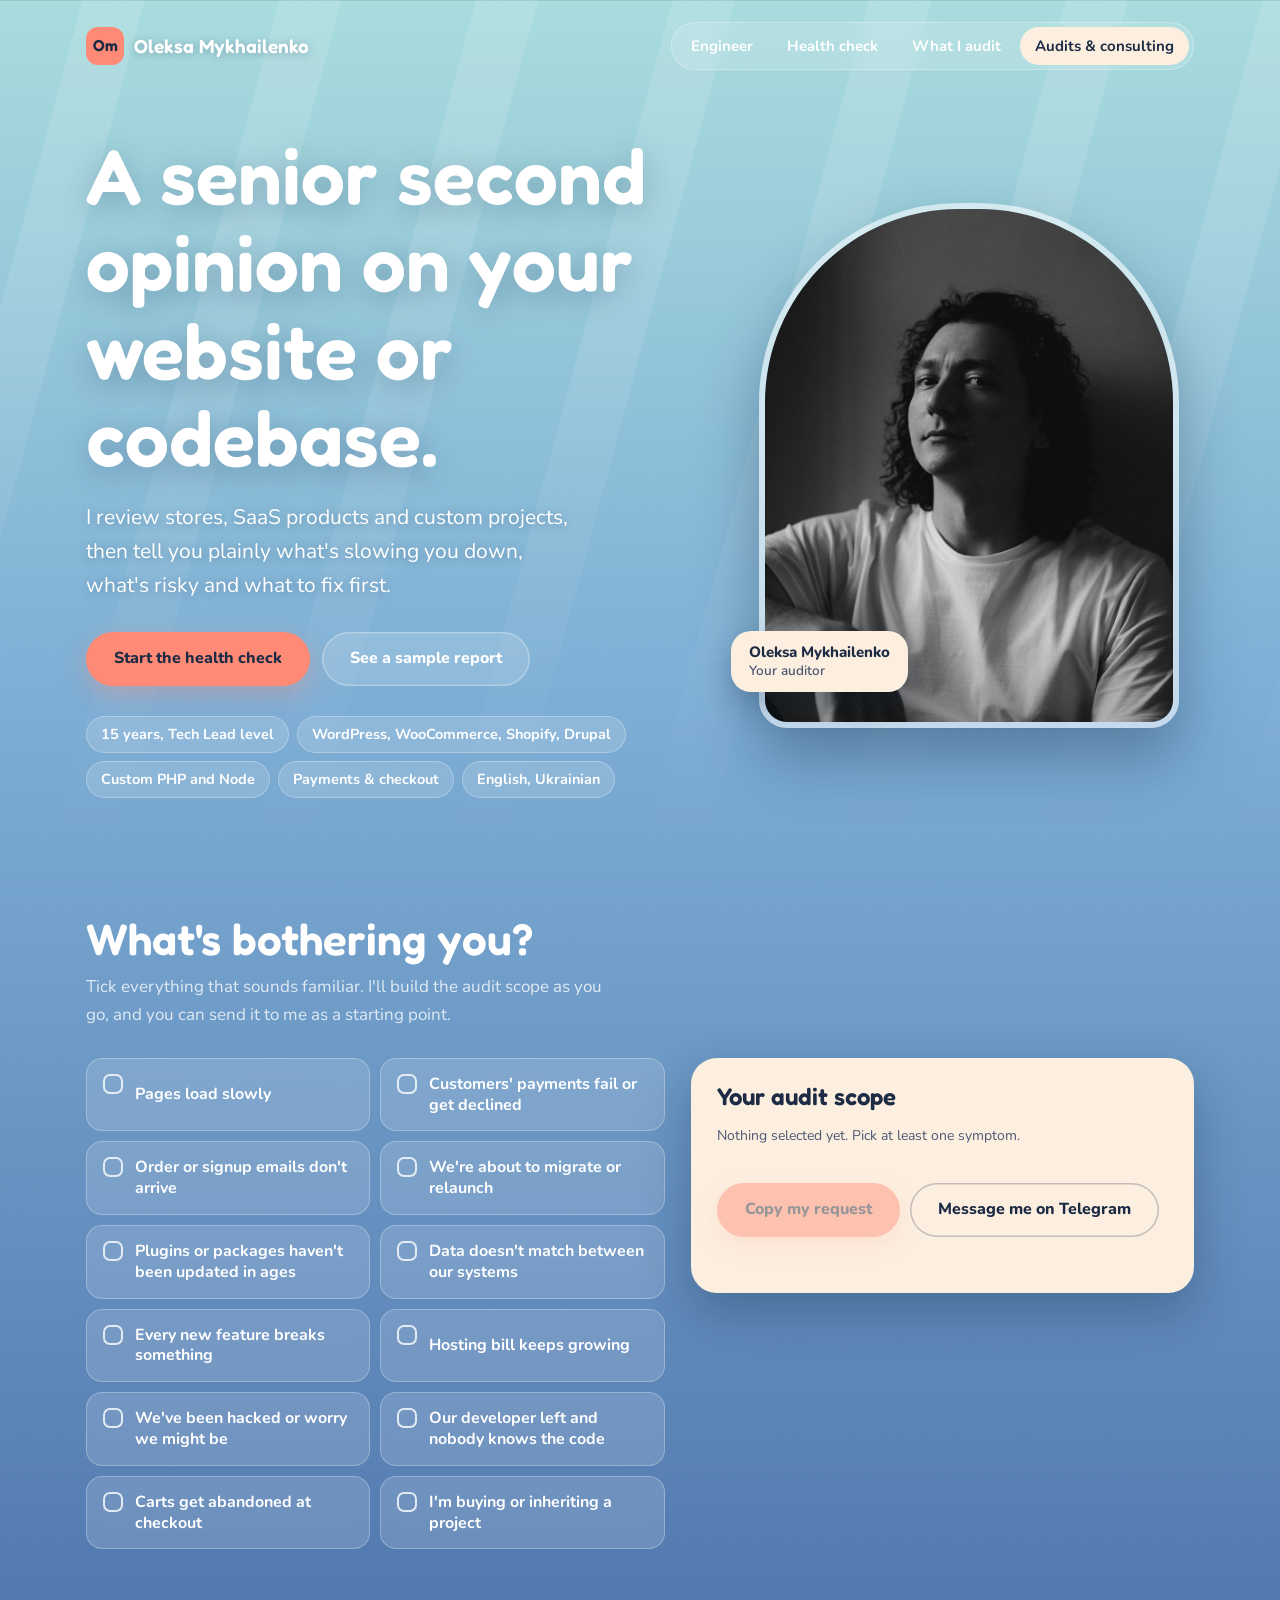
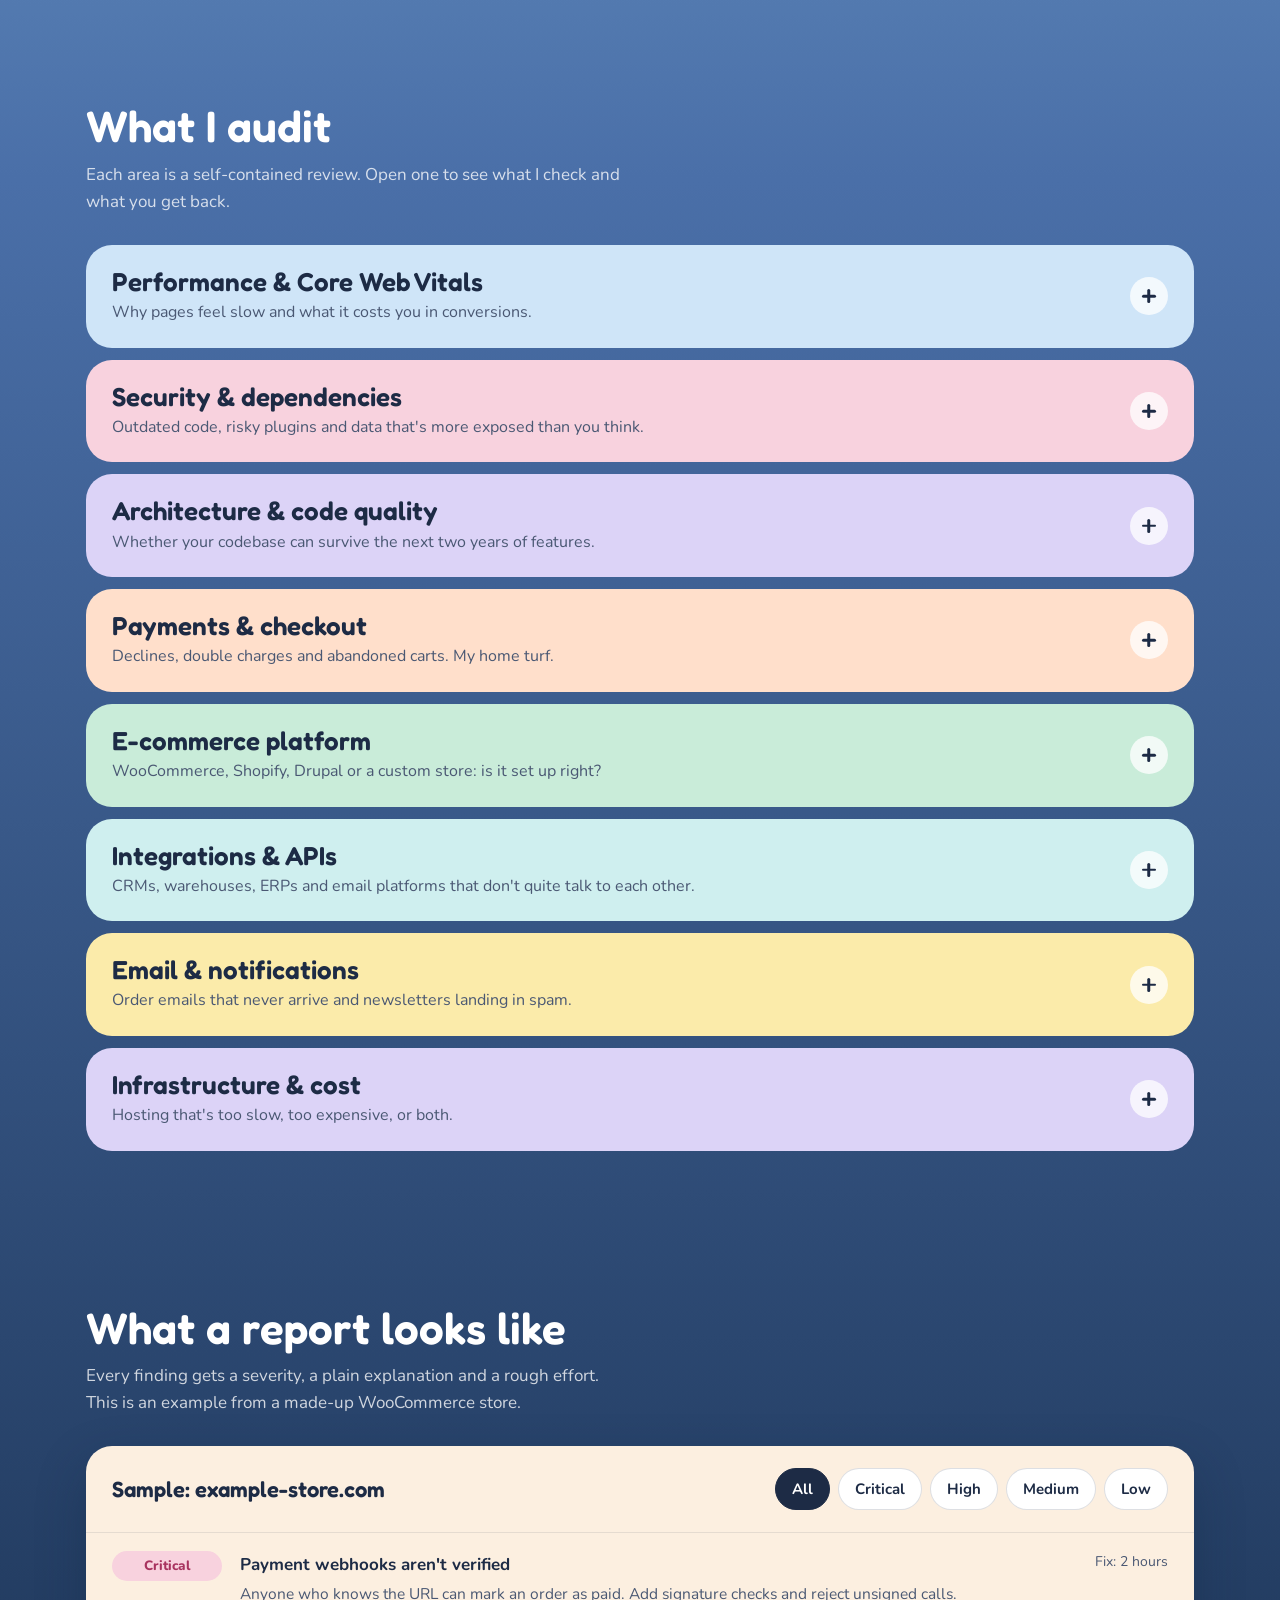
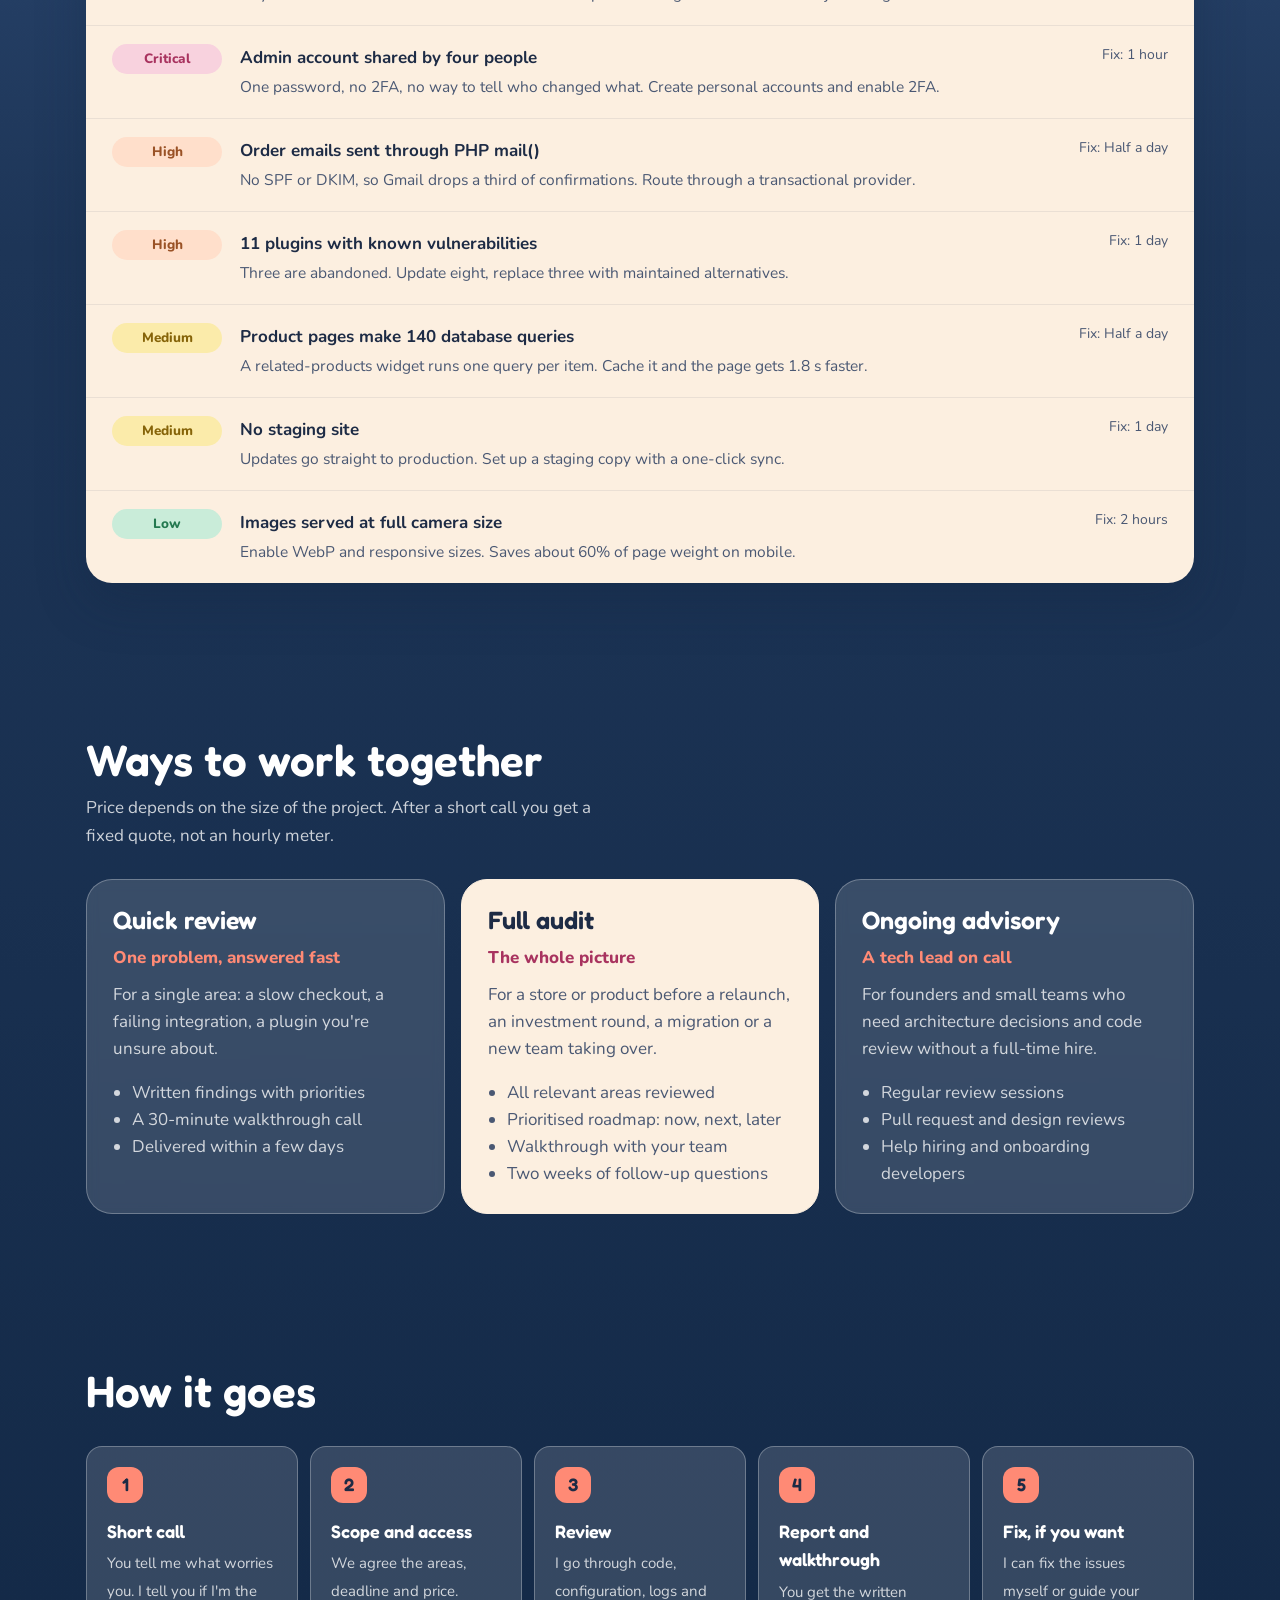
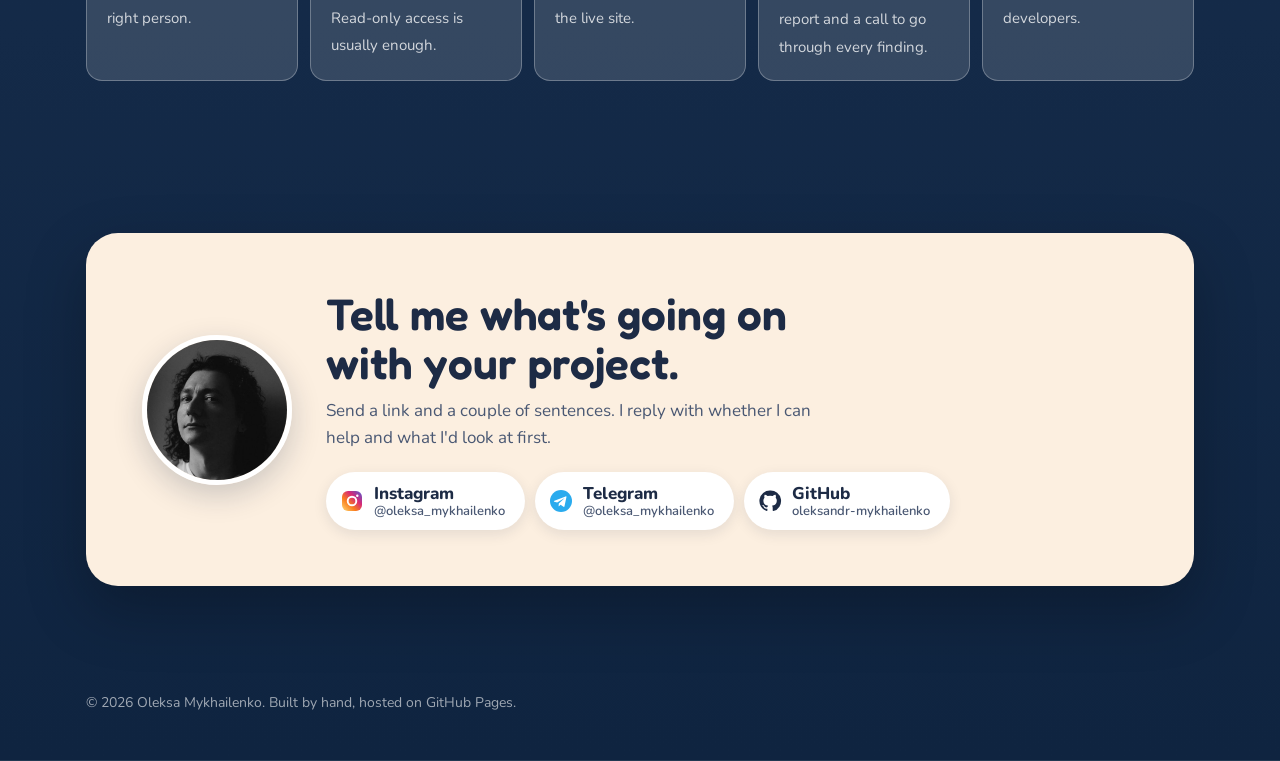
==== commit b3e48872: "Remove depth dots, add ambient low-poly sea life Co-Authored-By: Claude Opus 5.5 <noreply@anthropic." ====
--- a/audit.html
+++ b/audit.html
@@ -302,5 +302,6 @@
 
 $("#year").textContent = new Date().getFullYear();
 </script>
+<script src="assets/ocean.js"></script>
 </body>
 </html>
--- a/assets/style.css
+++ b/assets/style.css
@@ -146,27 +146,19 @@
 }
 .tile .sym { font-family: var(--head); font-size: clamp(22px, 2.3vw, 30px); font-weight: 600; line-height: 1; }
 .tile .nm { font-size: 12.5px; font-weight: 700; line-height: 1.15; opacity: .85; }
-.tile .dots { position: absolute; top: 10px; right: 10px; display: flex; gap: 3px; }
-.tile .dots span { width: 5px; height: 5px; border-radius: 50%; background: currentColor; opacity: .2; }
-.tile .dots span.on { opacity: .85; }
 .tile:hover { transform: translateY(-3px); }
 .tile[aria-pressed="true"] { box-shadow: 0 0 0 3px var(--coral), 0 10px 24px rgba(15,36,64,.3); }
 .tile.dim { opacity: .2; filter: saturate(.2); }
 .tile.dim:hover { opacity: .5; }
 
-.t-lang { background: var(--lang); } .t-lang .dots, .t-lang .sym { color: var(--lang-ink); }
-.t-front { background: var(--front); } .t-front .dots, .t-front .sym { color: var(--front-ink); }
-.t-data { background: var(--data); } .t-data .dots, .t-data .sym { color: var(--data-ink); }
-.t-infra { background: var(--infra); } .t-infra .dots, .t-infra .sym { color: var(--infra-ink); }
-.t-pay { background: var(--pay); } .t-pay .dots, .t-pay .sym { color: var(--pay-ink); }
-.t-cms { background: var(--cms); } .t-cms .dots, .t-cms .sym { color: var(--cms-ink); }
-.t-ai { background: var(--ai); } .t-ai .dots, .t-ai .sym { color: var(--ai-ink); }
-
-.legend { display: flex; gap: 18px; flex-wrap: wrap; margin-top: 20px; font-size: 14px; color: var(--soft); }
-.legend span { display: inline-flex; align-items: center; gap: 7px; }
-.legend .dots { display: inline-flex; gap: 3px; }
-.legend .dots i { width: 6px; height: 6px; border-radius: 50%; background: #fff; opacity: .25; }
-.legend .dots i.on { opacity: .9; }
+.t-lang { background: var(--lang); } .t-lang .sym { color: var(--lang-ink); }
+.t-front { background: var(--front); } .t-front .sym { color: var(--front-ink); }
+.t-data { background: var(--data); } .t-data .sym { color: var(--data-ink); }
+.t-infra { background: var(--infra); } .t-infra .sym { color: var(--infra-ink); }
+.t-pay { background: var(--pay); } .t-pay .sym { color: var(--pay-ink); }
+.t-cms { background: var(--cms); } .t-cms .sym { color: var(--cms-ink); }
+.t-ai { background: var(--ai); } .t-ai .sym { color: var(--ai-ink); }
+
 
 @media (prefers-reduced-motion: no-preference) {
   .table.assemble .tile { animation: rise .55s cubic-bezier(.2,.8,.25,1.15) backwards; animation-delay: calc(var(--i) * 22ms); }
@@ -333,3 +325,16 @@
   .symptom-grid { grid-template-columns: 1fr; }
   .steps { grid-template-columns: 1fr; }
 }
+
+/* ---------- Ambient sea life ---------- */
+.sea { position: fixed; inset: 0; z-index: 5; pointer-events: none; overflow: hidden; }
+
+.critter { position: absolute; will-change: transform, opacity; filter: drop-shadow(0 6px 12px rgba(15, 36, 64, .25)); }
+.critter svg { width: 100%; height: auto; display: block; }
+.critter.fish svg, .critter.turtle svg { animation: wiggle 1.4s ease-in-out infinite; }
+.critter.whale svg { animation: wiggle 3.2s ease-in-out infinite; }
+.critter.jelly svg { animation: pulse 2.2s ease-in-out infinite; transform-origin: 50% 20%; }
+.critter.jelly .t { animation: sway 2.2s ease-in-out infinite; transform-origin: top; }
+@keyframes wiggle { 50% { transform: translateY(-4px) rotate(-3deg); } }
+@keyframes pulse { 50% { transform: scale(1.06, .92); } }
+@keyframes sway { 50% { transform: skewX(8deg); } }
